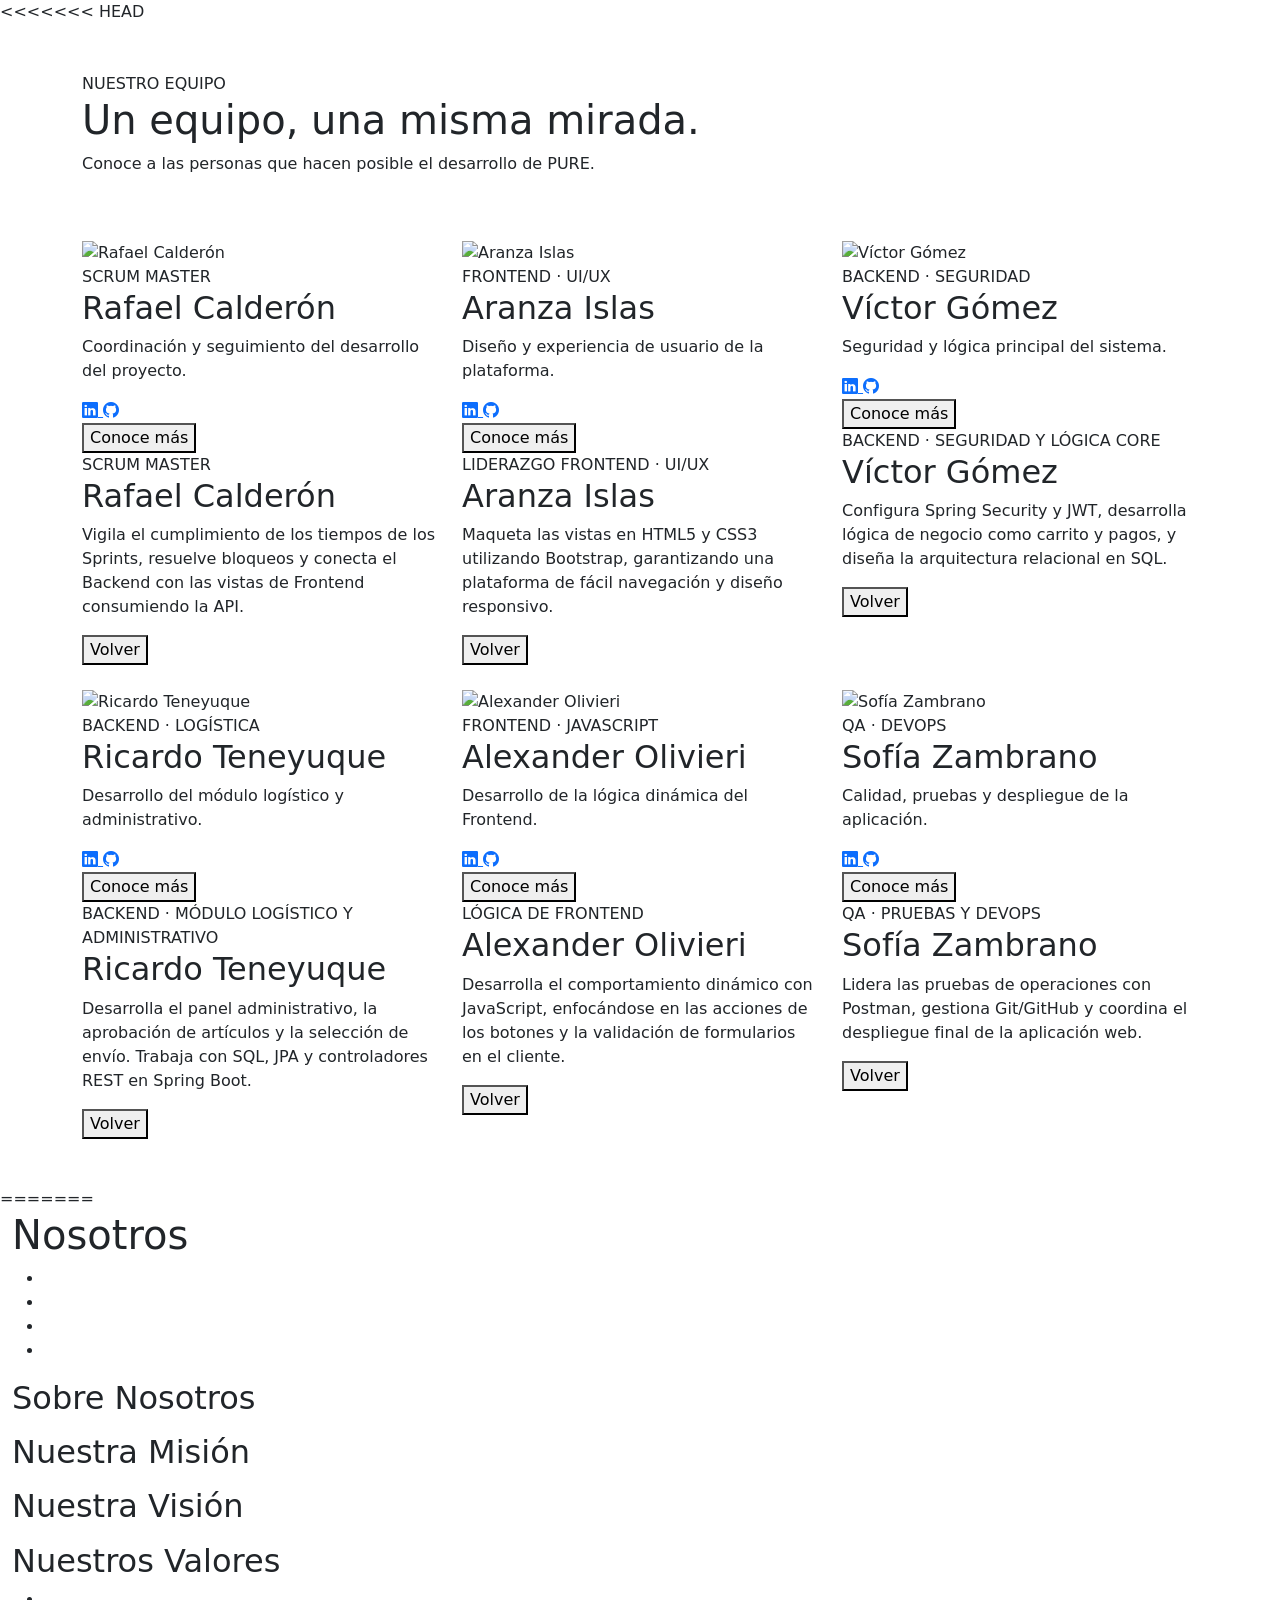
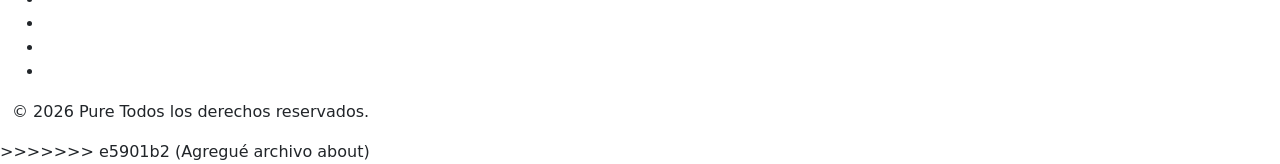
==== about.html @ 97a06087 "Agregué archivo about" ====
<!DOCTYPE html>
<<<<<<< HEAD
<html lang="es">

<head>
    <meta charset="UTF-8">
    <meta name="viewport" content="width=device-width, initial-scale=1.0">

    <title>PURE | Nuestro equipo</title>

    <!-- Bootstrap 5.3.8 -->
    <link
        href="https://cdn.jsdelivr.net/npm/bootstrap@5.3.8/dist/css/bootstrap.min.css"
        rel="stylesheet">

    <!-- Bootstrap Icons -->
    <link
        href="https://cdn.jsdelivr.net/npm/bootstrap-icons@1.13.1/font/bootstrap-icons.css"
        rel="stylesheet">

    <!-- Tipografías -->
    <link
        href="https://fonts.googleapis.com/css2?family=Cormorant+Garamond:wght@500;600;700&family=Montserrat:wght@400;500;600;700&display=swap"
        rel="stylesheet">

    <!-- CSS principal del proyecto -->
    <link rel="stylesheet" href="css/styles.css">
</head>

<body>

    <!-- =====================================================
         HEADER
         Se desarrollará posteriormente
    ====================================================== -->
    <header></header>


    <!-- =====================================================
         SECCIÓN: NUESTRO EQUIPO
    ====================================================== -->
    <main>

        <section id="equipo" class="py-5">

            <div class="container">

                <!-- Encabezado de sección -->
                <div class="row mb-5">

                    <div class="col-12">

                        <span class="section-label">
                            NUESTRO EQUIPO
                        </span>

                        <h1 class="section-title">
                            Un equipo, una misma mirada.
                        </h1>

                        <p class="section-description">
                            Conoce a las personas que hacen posible
                            el desarrollo de PURE.
                        </p>

                    </div>

                </div>


                <!-- =================================================
                     EQUIPO
                ================================================== -->

                <div class="row g-4">

                    <!-- Rafael -->
                    <div class="col-12 col-md-6 col-lg-4">

                        <div class="team-card" data-card>

                            <!-- Frente -->
                            <div class="team-card-inner">

                                <div class="team-card-front">

                                    <div class="team-image">
                                        <img src="src/src_teamAbout/rafa_uniforme.jpg"
                                             alt="Rafael Calderón">
                                    </div>

                                    <div class="team-info">

                                        <span class="team-role">
                                            SCRUM MASTER
                                        </span>

                                        <h2>
                                            Rafael Calderón
                                        </h2>

                                        <p>
                                            Coordinación y seguimiento
                                            del desarrollo del proyecto.
                                        </p>

                                        <div class="team-links">

                                            <a href="https://www.linkedin.com/in/aztrax/"
                                               class="social-link"
                                               target="_blank"
                                               aria-label="LinkedIn de Rafael">
                                                <i class="bi bi-linkedin"></i>
                                            </a>

                                            <a href="https://github.com/aztrax369i"
                                               class="social-link"
                                               target="_blank"
                                               aria-label="GitHub de Rafael">
                                                <i class="bi bi-github"></i>
                                            </a>

                                        </div>

                                        <button class="flip-button"
                                                type="button">
                                            Conoce más
                                        </button>

                                    </div>

                                </div>


                                <!-- Reverso -->
                                <div class="team-card-back">

                                    <span class="team-role">
                                        SCRUM MASTER
                                    </span>

                                    <h2>
                                        Rafael Calderón
                                    </h2>

                                    <p>
                                        Vigila el cumplimiento de los tiempos
                                        de los Sprints, resuelve bloqueos y
                                        conecta el Backend con las vistas de
                                        Frontend consumiendo la API.
                                    </p>

                                    <button class="flip-button"
                                            type="button">
                                        Volver
                                    </button>

                                </div>

                            </div>

                        </div>

                    </div>


                    <!-- Aranza -->
                    <div class="col-12 col-md-6 col-lg-4">

                        <div class="team-card" data-card>

                            <div class="team-card-inner">

                                <div class="team-card-front">

                                    <div class="team-image">
                                        <img src="src/src_teamAbout/aranza_uniforme.jpeg"
                                             alt="Aranza Islas">
                                    </div>

                                    <div class="team-info">

                                        <span class="team-role">
                                            FRONTEND · UI/UX
                                        </span>

                                        <h2>
                                            Aranza Islas
                                        </h2>

                                        <p>
                                            Diseño y experiencia de usuario
                                            de la plataforma.
                                        </p>

                                        <div class="team-links">

                                            <a href="https://www.linkedin.com/in/aranza-monserrat-islas-castro-2599a434b"
                                               class="social-link"
                                               target="_blank"
                                               aria-label="LinkedIn de Aranza">
                                                <i class="bi bi-linkedin"></i>
                                            </a>

                                            <a href="https://github.com/ariislas"
                                               class="social-link"
                                               target="_blank"
                                               aria-label="GitHub de Aranza">
                                                <i class="bi bi-github"></i>
                                            </a>

                                        </div>

                                        <button class="flip-button"
                                                type="button">
                                            Conoce más
                                        </button>

                                    </div>

                                </div>

                                <div class="team-card-back">

                                    <span class="team-role">
                                        LIDERAZGO FRONTEND · UI/UX
                                    </span>

                                    <h2>
                                        Aranza Islas
                                    </h2>

                                    <p>
                                        Maqueta las vistas en HTML5 y CSS3
                                        utilizando Bootstrap, garantizando
                                        una plataforma de fácil navegación
                                        y diseño responsivo.
                                    </p>

                                    <button class="flip-button"
                                            type="button">
                                        Volver
                                    </button>

                                </div>

                            </div>

                        </div>

                    </div>


                    <!-- Víctor -->
                    <div class="col-12 col-md-6 col-lg-4">

                        <div class="team-card" data-card>

                            <div class="team-card-inner">

                                <div class="team-card-front">

                                    <div class="team-image">
                                        <img src="src/src_teamAbout/victor_uniforme.jpeg"
                                             alt="Víctor Gómez">
                                    </div>

                                    <div class="team-info">

                                        <span class="team-role">
                                            BACKEND · SEGURIDAD
                                        </span>

                                        <h2>
                                            Víctor Gómez
                                        </h2>

                                        <p>
                                            Seguridad y lógica principal
                                            del sistema.
                                        </p>

                                        <div class="team-links">

                                            <a href="https://www.linkedin.com/in/vic-ant-gom-ser"
                                               class="social-link"
                                               target="_blank"
                                               aria-label="LinkedIn de Víctor">
                                                <i class="bi bi-linkedin"></i>
                                            </a>

                                            <a href="https://github.com/VictorSerna06"
                                               class="social-link"
                                               target="_blank"
                                               aria-label="GitHub de Víctor">
                                                <i class="bi bi-github"></i>
                                            </a>

                                        </div>

                                        <button class="flip-button"
                                                type="button">
                                            Conoce más
                                        </button>

                                    </div>

                                </div>

                                <div class="team-card-back">

                                    <span class="team-role">
                                        BACKEND · SEGURIDAD Y LÓGICA CORE
                                    </span>

                                    <h2>
                                        Víctor Gómez
                                    </h2>

                                    <p>
                                        Configura Spring Security y JWT,
                                        desarrolla lógica de negocio como
                                        carrito y pagos, y diseña la
                                        arquitectura relacional en SQL.
                                    </p>

                                    <button class="flip-button"
                                            type="button">
                                        Volver
                                    </button>

                                </div>

                            </div>

                        </div>

                    </div>


                    <!-- Ricardo -->
                    <div class="col-12 col-md-6 col-lg-4">

                        <div class="team-card" data-card>

                            <div class="team-card-inner">

                                <div class="team-card-front">

                                    <div class="team-image">
                                        <img src="src/src_teamAbout/rick_uniforme.jpeg"
                                             alt="Ricardo Teneyuque">
                                    </div>

                                    <div class="team-info">

                                        <span class="team-role">
                                            BACKEND · LOGÍSTICA
                                        </span>

                                        <h2>
                                            Ricardo Teneyuque
                                        </h2>

                                        <p>
                                            Desarrollo del módulo logístico
                                            y administrativo.
                                        </p>

                                        <div class="team-links">

                                            <a href="#https://www.linkedin.com/in/ricardo-teneyuque-huerta"
                                               class="social-link"
                                               target="_blank"
                                               aria-label="LinkedIn de Ricardo">
                                                <i class="bi bi-linkedin"></i>
                                            </a>

                                            <a href="https://github.com/RichardTH17"
                                               class="social-link"
                                               target="_blank"
                                               aria-label="GitHub de Ricardo">
                                                <i class="bi bi-github"></i>
                                            </a>

                                        </div>

                                        <button class="flip-button"
                                                type="button">
                                            Conoce más
                                        </button>

                                    </div>

                                </div>

                                <div class="team-card-back">

                                    <span class="team-role">
                                        BACKEND · MÓDULO LOGÍSTICO Y ADMINISTRATIVO
                                    </span>

                                    <h2>
                                        Ricardo Teneyuque
                                    </h2>

                                    <p>
                                        Desarrolla el panel administrativo,
                                        la aprobación de artículos y la
                                        selección de envío. Trabaja con SQL,
                                        JPA y controladores REST en Spring Boot.
                                    </p>

                                    <button class="flip-button"
                                            type="button">
                                        Volver
                                    </button>

                                </div>

                            </div>

                        </div>

                    </div>


                    <!-- Alexander -->
                    <div class="col-12 col-md-6 col-lg-4">

                        <div class="team-card" data-card>

                            <div class="team-card-inner">

                                <div class="team-card-front">

                                    <div class="team-image">
                                        <img src="src/src_teamAbout/alex_uniforme.jpeg"
                                             alt="Alexander Olivieri">
                                    </div>

                                    <div class="team-info">

                                        <span class="team-role">
                                            FRONTEND · JAVASCRIPT
                                        </span>

                                        <h2>
                                            Alexander Olivieri
                                        </h2>

                                        <p>
                                            Desarrollo de la lógica dinámica
                                            del Frontend.
                                        </p>

                                        <div class="team-links">

                                            <a href="https://www.linkedin.com/in/alexander-olivieri"
                                               class="social-link"
                                               target="_blank"
                                               aria-label="LinkedIn de Alexander">
                                                <i class="bi bi-linkedin"></i>
                                            </a>

                                            <a href="https://github.com/AlexanderOlivieri"
                                               class="social-link"
                                               target="_blank"
                                               aria-label="GitHub de Alexander">
                                                <i class="bi bi-github"></i>
                                            </a>

                                        </div>

                                        <button class="flip-button"
                                                type="button">
                                            Conoce más
                                        </button>

                                    </div>

                                </div>

                                <div class="team-card-back">

                                    <span class="team-role">
                                        LÓGICA DE FRONTEND
                                    </span>

                                    <h2>
                                        Alexander Olivieri
                                    </h2>

                                    <p>
                                        Desarrolla el comportamiento dinámico
                                        con JavaScript, enfocándose en las
                                        acciones de los botones y la validación
                                        de formularios en el cliente.
                                    </p>

                                    <button class="flip-button"
                                            type="button">
                                        Volver
                                    </button>

                                </div>

                            </div>

                        </div>

                    </div>


                    <!-- Sofía -->
                    <div class="col-12 col-md-6 col-lg-4">

                        <div class="team-card" data-card>

                            <div class="team-card-inner">

                                <div class="team-card-front">

                                    <div class="team-image">
                                        <img src="src/src_teamAbout/sofia_uniforme.jpeg"
                                             alt="Sofía Zambrano">
                                    </div>

                                    <div class="team-info">

                                        <span class="team-role">
                                            QA · DEVOPS
                                        </span>

                                        <h2>
                                            Sofía Zambrano
                                        </h2>

                                        <p>
                                            Calidad, pruebas y despliegue
                                            de la aplicación.
                                        </p>

                                        <div class="team-links">

                                            <a href="https://www.linkedin.com/in/sofi-zambrano-hdz/"
                                               class="social-link"
                                               target="_blank"
                                               aria-label="LinkedIn de Sofía">
                                                <i class="bi bi-linkedin"></i>
                                            </a>

                                            <a href="https://github.com/miaw777meow"
                                               class="social-link"
                                               target="_blank"
                                               aria-label="GitHub de Sofía">
                                                <i class="bi bi-github"></i>
                                            </a>

                                        </div>

                                        <button class="flip-button"
                                                type="button">
                                            Conoce más
                                        </button>

                                    </div>

                                </div>

                                <div class="team-card-back">

                                    <span class="team-role">
                                        QA · PRUEBAS Y DEVOPS
                                    </span>

                                    <h2>
                                        Sofía Zambrano
                                    </h2>

                                    <p>
                                        Lidera las pruebas de operaciones
                                        con Postman, gestiona Git/GitHub
                                        y coordina el despliegue final
                                        de la aplicación web.
                                    </p>

                                    <button class="flip-button"
                                            type="button">
                                        Volver
                                    </button>

                                </div>

                            </div>

                        </div>

                    </div>

                </div>

            </div>

        </section>

    </main>


    <!-- =====================================================
         FOOTER
         Se desarrollará posteriormente
    ====================================================== -->
    <footer></footer>


    <!-- Bootstrap JS -->
    <script
        src="https://cdn.jsdelivr.net/npm/bootstrap@5.3.8/dist/js/bootstrap.bundle.min.js">
    </script>

    <!-- JS del proyecto -->
    <script src="js/about.js"></script>

</body>

</html>
=======
<html lang="en">
<head>
    <meta charset="UTF-8">
    <meta name="viewport" content="width=device-width, initial-scale=1.0">
    <title>Nosotros</title>
</head>
<body>
    <div class="container-fluid">

    <!-- Header -->
    <header>
        <h1>Nosotros</h1>
        <nav>
            <ul>
                <li><a href=""></a></li>
                <li><a href=""></a></li>
                <li><a href=""></a></li>
                <li><a href=""></a></li>
            </ul>
        </nav>

    </header>

    <!-- Main Content -->
    <main>
        <section>
            <!-- About Us  -->
            <h2>Sobre Nosotros</h2>
            <p></p>
        </section>

        <section>
            <!-- Fotos  -->
            <h2></h2>
            <p></p>
        </section>

        <section>
            <!-- Misión -->
            <h2>Nuestra Misión</h2>
            <p></p>
        </section>

        <section>
            <!-- Visión -->
            <h2>Nuestra Visión</h2>
            <p></p>
        </section>

        <section>
            <!-- Valores -->
            <h2>Nuestros Valores</h2>
            <ul>
                <li></li>
                <li></li>
                <li></li>
                <li></li>
            </ul>
        </section>

    <!-- Footer -->
    <footer>
        <p>&copy; 2026 Pure Todos los derechos reservados.</p>
    </footer>
    </div>
</body>
</html>
>>>>>>> e5901b2 (Agregué archivo about)
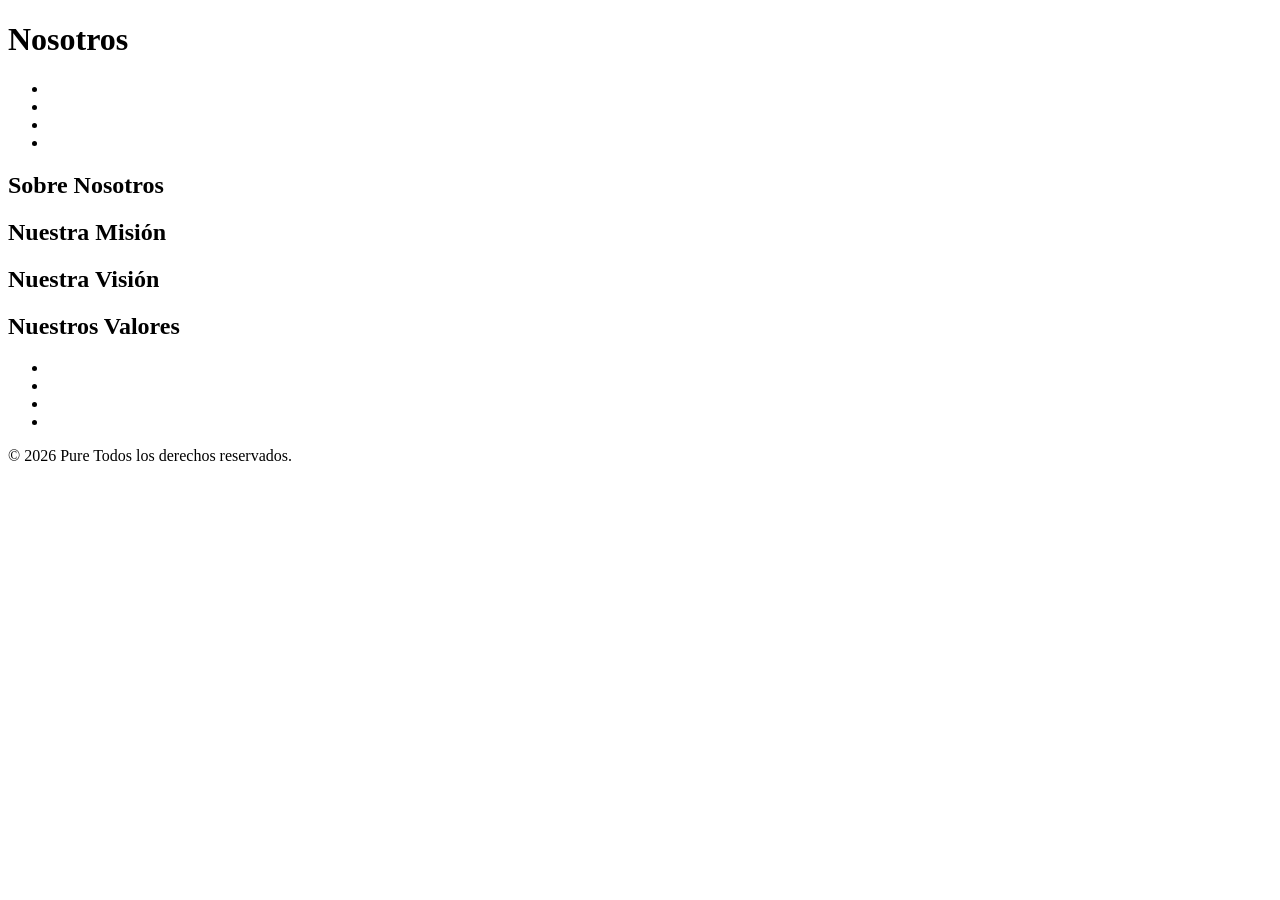
==== commit e5901b2c: "Agregué archivo about" ====
--- a/about.html
+++ b/about.html
@@ -1,631 +1,4 @@
 <!DOCTYPE html>
-<<<<<<< HEAD
-<html lang="es">
-
-<head>
-    <meta charset="UTF-8">
-    <meta name="viewport" content="width=device-width, initial-scale=1.0">
-
-    <title>PURE | Nuestro equipo</title>
-
-    <!-- Bootstrap 5.3.8 -->
-    <link
-        href="https://cdn.jsdelivr.net/npm/bootstrap@5.3.8/dist/css/bootstrap.min.css"
-        rel="stylesheet">
-
-    <!-- Bootstrap Icons -->
-    <link
-        href="https://cdn.jsdelivr.net/npm/bootstrap-icons@1.13.1/font/bootstrap-icons.css"
-        rel="stylesheet">
-
-    <!-- Tipografías -->
-    <link
-        href="https://fonts.googleapis.com/css2?family=Cormorant+Garamond:wght@500;600;700&family=Montserrat:wght@400;500;600;700&display=swap"
-        rel="stylesheet">
-
-    <!-- CSS principal del proyecto -->
-    <link rel="stylesheet" href="css/styles.css">
-</head>
-
-<body>
-
-    <!-- =====================================================
-         HEADER
-         Se desarrollará posteriormente
-    ====================================================== -->
-    <header></header>
-
-
-    <!-- =====================================================
-         SECCIÓN: NUESTRO EQUIPO
-    ====================================================== -->
-    <main>
-
-        <section id="equipo" class="py-5">
-
-            <div class="container">
-
-                <!-- Encabezado de sección -->
-                <div class="row mb-5">
-
-                    <div class="col-12">
-
-                        <span class="section-label">
-                            NUESTRO EQUIPO
-                        </span>
-
-                        <h1 class="section-title">
-                            Un equipo, una misma mirada.
-                        </h1>
-
-                        <p class="section-description">
-                            Conoce a las personas que hacen posible
-                            el desarrollo de PURE.
-                        </p>
-
-                    </div>
-
-                </div>
-
-
-                <!-- =================================================
-                     EQUIPO
-                ================================================== -->
-
-                <div class="row g-4">
-
-                    <!-- Rafael -->
-                    <div class="col-12 col-md-6 col-lg-4">
-
-                        <div class="team-card" data-card>
-
-                            <!-- Frente -->
-                            <div class="team-card-inner">
-
-                                <div class="team-card-front">
-
-                                    <div class="team-image">
-                                        <img src="src/src_teamAbout/rafa_uniforme.jpg"
-                                             alt="Rafael Calderón">
-                                    </div>
-
-                                    <div class="team-info">
-
-                                        <span class="team-role">
-                                            SCRUM MASTER
-                                        </span>
-
-                                        <h2>
-                                            Rafael Calderón
-                                        </h2>
-
-                                        <p>
-                                            Coordinación y seguimiento
-                                            del desarrollo del proyecto.
-                                        </p>
-
-                                        <div class="team-links">
-
-                                            <a href="https://www.linkedin.com/in/aztrax/"
-                                               class="social-link"
-                                               target="_blank"
-                                               aria-label="LinkedIn de Rafael">
-                                                <i class="bi bi-linkedin"></i>
-                                            </a>
-
-                                            <a href="https://github.com/aztrax369i"
-                                               class="social-link"
-                                               target="_blank"
-                                               aria-label="GitHub de Rafael">
-                                                <i class="bi bi-github"></i>
-                                            </a>
-
-                                        </div>
-
-                                        <button class="flip-button"
-                                                type="button">
-                                            Conoce más
-                                        </button>
-
-                                    </div>
-
-                                </div>
-
-
-                                <!-- Reverso -->
-                                <div class="team-card-back">
-
-                                    <span class="team-role">
-                                        SCRUM MASTER
-                                    </span>
-
-                                    <h2>
-                                        Rafael Calderón
-                                    </h2>
-
-                                    <p>
-                                        Vigila el cumplimiento de los tiempos
-                                        de los Sprints, resuelve bloqueos y
-                                        conecta el Backend con las vistas de
-                                        Frontend consumiendo la API.
-                                    </p>
-
-                                    <button class="flip-button"
-                                            type="button">
-                                        Volver
-                                    </button>
-
-                                </div>
-
-                            </div>
-
-                        </div>
-
-                    </div>
-
-
-                    <!-- Aranza -->
-                    <div class="col-12 col-md-6 col-lg-4">
-
-                        <div class="team-card" data-card>
-
-                            <div class="team-card-inner">
-
-                                <div class="team-card-front">
-
-                                    <div class="team-image">
-                                        <img src="src/src_teamAbout/aranza_uniforme.jpeg"
-                                             alt="Aranza Islas">
-                                    </div>
-
-                                    <div class="team-info">
-
-                                        <span class="team-role">
-                                            FRONTEND · UI/UX
-                                        </span>
-
-                                        <h2>
-                                            Aranza Islas
-                                        </h2>
-
-                                        <p>
-                                            Diseño y experiencia de usuario
-                                            de la plataforma.
-                                        </p>
-
-                                        <div class="team-links">
-
-                                            <a href="https://www.linkedin.com/in/aranza-monserrat-islas-castro-2599a434b"
-                                               class="social-link"
-                                               target="_blank"
-                                               aria-label="LinkedIn de Aranza">
-                                                <i class="bi bi-linkedin"></i>
-                                            </a>
-
-                                            <a href="https://github.com/ariislas"
-                                               class="social-link"
-                                               target="_blank"
-                                               aria-label="GitHub de Aranza">
-                                                <i class="bi bi-github"></i>
-                                            </a>
-
-                                        </div>
-
-                                        <button class="flip-button"
-                                                type="button">
-                                            Conoce más
-                                        </button>
-
-                                    </div>
-
-                                </div>
-
-                                <div class="team-card-back">
-
-                                    <span class="team-role">
-                                        LIDERAZGO FRONTEND · UI/UX
-                                    </span>
-
-                                    <h2>
-                                        Aranza Islas
-                                    </h2>
-
-                                    <p>
-                                        Maqueta las vistas en HTML5 y CSS3
-                                        utilizando Bootstrap, garantizando
-                                        una plataforma de fácil navegación
-                                        y diseño responsivo.
-                                    </p>
-
-                                    <button class="flip-button"
-                                            type="button">
-                                        Volver
-                                    </button>
-
-                                </div>
-
-                            </div>
-
-                        </div>
-
-                    </div>
-
-
-                    <!-- Víctor -->
-                    <div class="col-12 col-md-6 col-lg-4">
-
-                        <div class="team-card" data-card>
-
-                            <div class="team-card-inner">
-
-                                <div class="team-card-front">
-
-                                    <div class="team-image">
-                                        <img src="src/src_teamAbout/victor_uniforme.jpeg"
-                                             alt="Víctor Gómez">
-                                    </div>
-
-                                    <div class="team-info">
-
-                                        <span class="team-role">
-                                            BACKEND · SEGURIDAD
-                                        </span>
-
-                                        <h2>
-                                            Víctor Gómez
-                                        </h2>
-
-                                        <p>
-                                            Seguridad y lógica principal
-                                            del sistema.
-                                        </p>
-
-                                        <div class="team-links">
-
-                                            <a href="https://www.linkedin.com/in/vic-ant-gom-ser"
-                                               class="social-link"
-                                               target="_blank"
-                                               aria-label="LinkedIn de Víctor">
-                                                <i class="bi bi-linkedin"></i>
-                                            </a>
-
-                                            <a href="https://github.com/VictorSerna06"
-                                               class="social-link"
-                                               target="_blank"
-                                               aria-label="GitHub de Víctor">
-                                                <i class="bi bi-github"></i>
-                                            </a>
-
-                                        </div>
-
-                                        <button class="flip-button"
-                                                type="button">
-                                            Conoce más
-                                        </button>
-
-                                    </div>
-
-                                </div>
-
-                                <div class="team-card-back">
-
-                                    <span class="team-role">
-                                        BACKEND · SEGURIDAD Y LÓGICA CORE
-                                    </span>
-
-                                    <h2>
-                                        Víctor Gómez
-                                    </h2>
-
-                                    <p>
-                                        Configura Spring Security y JWT,
-                                        desarrolla lógica de negocio como
-                                        carrito y pagos, y diseña la
-                                        arquitectura relacional en SQL.
-                                    </p>
-
-                                    <button class="flip-button"
-                                            type="button">
-                                        Volver
-                                    </button>
-
-                                </div>
-
-                            </div>
-
-                        </div>
-
-                    </div>
-
-
-                    <!-- Ricardo -->
-                    <div class="col-12 col-md-6 col-lg-4">
-
-                        <div class="team-card" data-card>
-
-                            <div class="team-card-inner">
-
-                                <div class="team-card-front">
-
-                                    <div class="team-image">
-                                        <img src="src/src_teamAbout/rick_uniforme.jpeg"
-                                             alt="Ricardo Teneyuque">
-                                    </div>
-
-                                    <div class="team-info">
-
-                                        <span class="team-role">
-                                            BACKEND · LOGÍSTICA
-                                        </span>
-
-                                        <h2>
-                                            Ricardo Teneyuque
-                                        </h2>
-
-                                        <p>
-                                            Desarrollo del módulo logístico
-                                            y administrativo.
-                                        </p>
-
-                                        <div class="team-links">
-
-                                            <a href="#https://www.linkedin.com/in/ricardo-teneyuque-huerta"
-                                               class="social-link"
-                                               target="_blank"
-                                               aria-label="LinkedIn de Ricardo">
-                                                <i class="bi bi-linkedin"></i>
-                                            </a>
-
-                                            <a href="https://github.com/RichardTH17"
-                                               class="social-link"
-                                               target="_blank"
-                                               aria-label="GitHub de Ricardo">
-                                                <i class="bi bi-github"></i>
-                                            </a>
-
-                                        </div>
-
-                                        <button class="flip-button"
-                                                type="button">
-                                            Conoce más
-                                        </button>
-
-                                    </div>
-
-                                </div>
-
-                                <div class="team-card-back">
-
-                                    <span class="team-role">
-                                        BACKEND · MÓDULO LOGÍSTICO Y ADMINISTRATIVO
-                                    </span>
-
-                                    <h2>
-                                        Ricardo Teneyuque
-                                    </h2>
-
-                                    <p>
-                                        Desarrolla el panel administrativo,
-                                        la aprobación de artículos y la
-                                        selección de envío. Trabaja con SQL,
-                                        JPA y controladores REST en Spring Boot.
-                                    </p>
-
-                                    <button class="flip-button"
-                                            type="button">
-                                        Volver
-                                    </button>
-
-                                </div>
-
-                            </div>
-
-                        </div>
-
-                    </div>
-
-
-                    <!-- Alexander -->
-                    <div class="col-12 col-md-6 col-lg-4">
-
-                        <div class="team-card" data-card>
-
-                            <div class="team-card-inner">
-
-                                <div class="team-card-front">
-
-                                    <div class="team-image">
-                                        <img src="src/src_teamAbout/alex_uniforme.jpeg"
-                                             alt="Alexander Olivieri">
-                                    </div>
-
-                                    <div class="team-info">
-
-                                        <span class="team-role">
-                                            FRONTEND · JAVASCRIPT
-                                        </span>
-
-                                        <h2>
-                                            Alexander Olivieri
-                                        </h2>
-
-                                        <p>
-                                            Desarrollo de la lógica dinámica
-                                            del Frontend.
-                                        </p>
-
-                                        <div class="team-links">
-
-                                            <a href="https://www.linkedin.com/in/alexander-olivieri"
-                                               class="social-link"
-                                               target="_blank"
-                                               aria-label="LinkedIn de Alexander">
-                                                <i class="bi bi-linkedin"></i>
-                                            </a>
-
-                                            <a href="https://github.com/AlexanderOlivieri"
-                                               class="social-link"
-                                               target="_blank"
-                                               aria-label="GitHub de Alexander">
-                                                <i class="bi bi-github"></i>
-                                            </a>
-
-                                        </div>
-
-                                        <button class="flip-button"
-                                                type="button">
-                                            Conoce más
-                                        </button>
-
-                                    </div>
-
-                                </div>
-
-                                <div class="team-card-back">
-
-                                    <span class="team-role">
-                                        LÓGICA DE FRONTEND
-                                    </span>
-
-                                    <h2>
-                                        Alexander Olivieri
-                                    </h2>
-
-                                    <p>
-                                        Desarrolla el comportamiento dinámico
-                                        con JavaScript, enfocándose en las
-                                        acciones de los botones y la validación
-                                        de formularios en el cliente.
-                                    </p>
-
-                                    <button class="flip-button"
-                                            type="button">
-                                        Volver
-                                    </button>
-
-                                </div>
-
-                            </div>
-
-                        </div>
-
-                    </div>
-
-
-                    <!-- Sofía -->
-                    <div class="col-12 col-md-6 col-lg-4">
-
-                        <div class="team-card" data-card>
-
-                            <div class="team-card-inner">
-
-                                <div class="team-card-front">
-
-                                    <div class="team-image">
-                                        <img src="src/src_teamAbout/sofia_uniforme.jpeg"
-                                             alt="Sofía Zambrano">
-                                    </div>
-
-                                    <div class="team-info">
-
-                                        <span class="team-role">
-                                            QA · DEVOPS
-                                        </span>
-
-                                        <h2>
-                                            Sofía Zambrano
-                                        </h2>
-
-                                        <p>
-                                            Calidad, pruebas y despliegue
-                                            de la aplicación.
-                                        </p>
-
-                                        <div class="team-links">
-
-                                            <a href="https://www.linkedin.com/in/sofi-zambrano-hdz/"
-                                               class="social-link"
-                                               target="_blank"
-                                               aria-label="LinkedIn de Sofía">
-                                                <i class="bi bi-linkedin"></i>
-                                            </a>
-
-                                            <a href="https://github.com/miaw777meow"
-                                               class="social-link"
-                                               target="_blank"
-                                               aria-label="GitHub de Sofía">
-                                                <i class="bi bi-github"></i>
-                                            </a>
-
-                                        </div>
-
-                                        <button class="flip-button"
-                                                type="button">
-                                            Conoce más
-                                        </button>
-
-                                    </div>
-
-                                </div>
-
-                                <div class="team-card-back">
-
-                                    <span class="team-role">
-                                        QA · PRUEBAS Y DEVOPS
-                                    </span>
-
-                                    <h2>
-                                        Sofía Zambrano
-                                    </h2>
-
-                                    <p>
-                                        Lidera las pruebas de operaciones
-                                        con Postman, gestiona Git/GitHub
-                                        y coordina el despliegue final
-                                        de la aplicación web.
-                                    </p>
-
-                                    <button class="flip-button"
-                                            type="button">
-                                        Volver
-                                    </button>
-
-                                </div>
-
-                            </div>
-
-                        </div>
-
-                    </div>
-
-                </div>
-
-            </div>
-
-        </section>
-
-    </main>
-
-
-    <!-- =====================================================
-         FOOTER
-         Se desarrollará posteriormente
-    ====================================================== -->
-    <footer></footer>
-
-
-    <!-- Bootstrap JS -->
-    <script
-        src="https://cdn.jsdelivr.net/npm/bootstrap@5.3.8/dist/js/bootstrap.bundle.min.js">
-    </script>
-
-    <!-- JS del proyecto -->
-    <script src="js/about.js"></script>
-
-</body>
-
-</html>
-=======
 <html lang="en">
 <head>
     <meta charset="UTF-8">
@@ -692,5 +65,4 @@
     </footer>
     </div>
 </body>
-</html>
->>>>>>> e5901b2 (Agregué archivo about)
+</html>
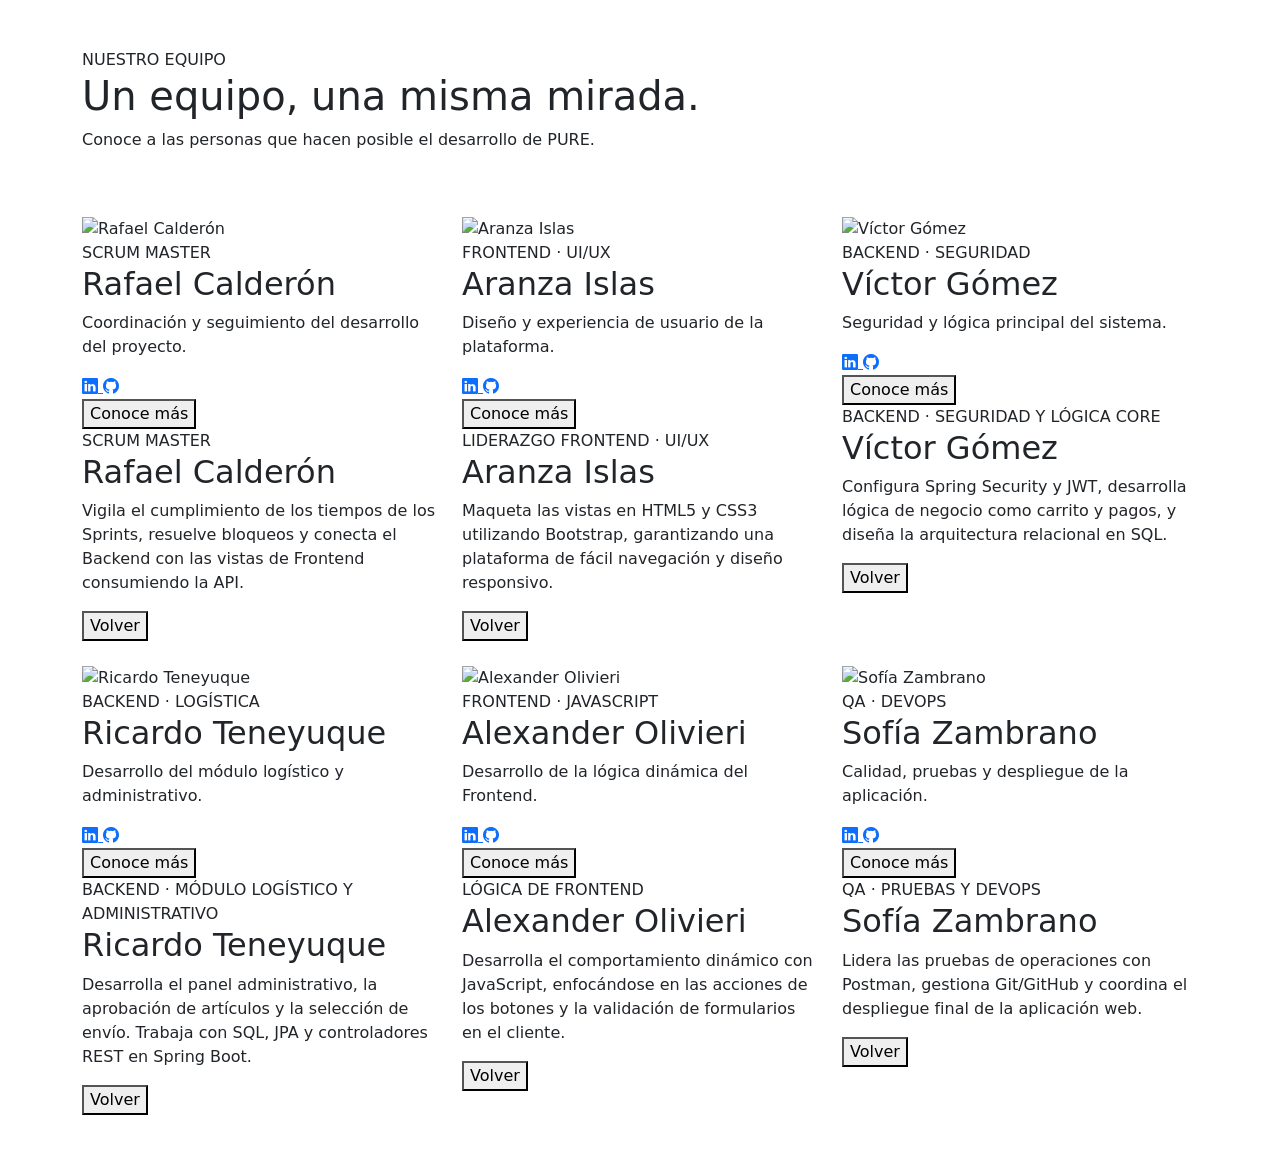
==== commit 14f18f0d: "Subo archivo de about a remoto" ====
--- a/about.html
+++ b/about.html
@@ -1,68 +1,626 @@
 <!DOCTYPE html>
-<html lang="en">
+<html lang="es">
+
 <head>
     <meta charset="UTF-8">
     <meta name="viewport" content="width=device-width, initial-scale=1.0">
-    <title>Nosotros</title>
+
+    <title>PURE | Nuestro equipo</title>
+
+    <!-- Bootstrap 5.3.8 -->
+    <link
+        href="https://cdn.jsdelivr.net/npm/bootstrap@5.3.8/dist/css/bootstrap.min.css"
+        rel="stylesheet">
+
+    <!-- Bootstrap Icons -->
+    <link
+        href="https://cdn.jsdelivr.net/npm/bootstrap-icons@1.13.1/font/bootstrap-icons.css"
+        rel="stylesheet">
+
+    <!-- Tipografías -->
+    <link
+        href="https://fonts.googleapis.com/css2?family=Cormorant+Garamond:wght@500;600;700&family=Montserrat:wght@400;500;600;700&display=swap"
+        rel="stylesheet">
+
+    <!-- CSS principal del proyecto -->
+    <link rel="stylesheet" href="css/styles.css">
 </head>
+
 <body>
-    <div class="container-fluid">
-
-    <!-- Header -->
-    <header>
-        <h1>Nosotros</h1>
-        <nav>
-            <ul>
-                <li><a href=""></a></li>
-                <li><a href=""></a></li>
-                <li><a href=""></a></li>
-                <li><a href=""></a></li>
-            </ul>
-        </nav>
-
-    </header>
-
-    <!-- Main Content -->
+
+    <!-- =====================================================
+         HEADER
+         Se desarrollará posteriormente
+    ====================================================== -->
+    <header></header>
+
+
+    <!-- =====================================================
+         SECCIÓN: NUESTRO EQUIPO
+    ====================================================== -->
     <main>
-        <section>
-            <!-- About Us  -->
-            <h2>Sobre Nosotros</h2>
-            <p></p>
+
+        <section id="equipo" class="py-5">
+
+            <div class="container">
+
+                <!-- Encabezado de sección -->
+                <div class="row mb-5">
+
+                    <div class="col-12">
+
+                        <span class="section-label">
+                            NUESTRO EQUIPO
+                        </span>
+
+                        <h1 class="section-title">
+                            Un equipo, una misma mirada.
+                        </h1>
+
+                        <p class="section-description">
+                            Conoce a las personas que hacen posible
+                            el desarrollo de PURE.
+                        </p>
+
+                    </div>
+
+                </div>
+
+
+                <!-- =================================================
+                     EQUIPO
+                ================================================== -->
+
+                <div class="row g-4">
+
+                    <!-- Rafael -->
+                    <div class="col-12 col-md-6 col-lg-4">
+
+                        <div class="team-card" data-card>
+
+                            <!-- Frente -->
+                            <div class="team-card-inner">
+
+                                <div class="team-card-front">
+
+                                    <div class="team-image">
+                                        <img src="src/src_teamAbout/rafa_uniforme.jpg"
+                                             alt="Rafael Calderón">
+                                    </div>
+
+                                    <div class="team-info">
+
+                                        <span class="team-role">
+                                            SCRUM MASTER
+                                        </span>
+
+                                        <h2>
+                                            Rafael Calderón
+                                        </h2>
+
+                                        <p>
+                                            Coordinación y seguimiento
+                                            del desarrollo del proyecto.
+                                        </p>
+
+                                        <div class="team-links">
+
+                                            <a href="https://www.linkedin.com/in/aztrax/"
+                                               class="social-link"
+                                               target="_blank"
+                                               aria-label="LinkedIn de Rafael">
+                                                <i class="bi bi-linkedin"></i>
+                                            </a>
+
+                                            <a href="https://github.com/aztrax369i"
+                                               class="social-link"
+                                               target="_blank"
+                                               aria-label="GitHub de Rafael">
+                                                <i class="bi bi-github"></i>
+                                            </a>
+
+                                        </div>
+
+                                        <button class="flip-button"
+                                                type="button">
+                                            Conoce más
+                                        </button>
+
+                                    </div>
+
+                                </div>
+
+
+                                <!-- Reverso -->
+                                <div class="team-card-back">
+
+                                    <span class="team-role">
+                                        SCRUM MASTER
+                                    </span>
+
+                                    <h2>
+                                        Rafael Calderón
+                                    </h2>
+
+                                    <p>
+                                        Vigila el cumplimiento de los tiempos
+                                        de los Sprints, resuelve bloqueos y
+                                        conecta el Backend con las vistas de
+                                        Frontend consumiendo la API.
+                                    </p>
+
+                                    <button class="flip-button"
+                                            type="button">
+                                        Volver
+                                    </button>
+
+                                </div>
+
+                            </div>
+
+                        </div>
+
+                    </div>
+
+
+                    <!-- Aranza -->
+                    <div class="col-12 col-md-6 col-lg-4">
+
+                        <div class="team-card" data-card>
+
+                            <div class="team-card-inner">
+
+                                <div class="team-card-front">
+
+                                    <div class="team-image">
+                                        <img src="src/src_teamAbout/aranza_uniforme.jpeg"
+                                             alt="Aranza Islas">
+                                    </div>
+
+                                    <div class="team-info">
+
+                                        <span class="team-role">
+                                            FRONTEND · UI/UX
+                                        </span>
+
+                                        <h2>
+                                            Aranza Islas
+                                        </h2>
+
+                                        <p>
+                                            Diseño y experiencia de usuario
+                                            de la plataforma.
+                                        </p>
+
+                                        <div class="team-links">
+
+                                            <a href="https://www.linkedin.com/in/aranza-monserrat-islas-castro-2599a434b"
+                                               class="social-link"
+                                               target="_blank"
+                                               aria-label="LinkedIn de Aranza">
+                                                <i class="bi bi-linkedin"></i>
+                                            </a>
+
+                                            <a href="https://github.com/ariislas"
+                                               class="social-link"
+                                               target="_blank"
+                                               aria-label="GitHub de Aranza">
+                                                <i class="bi bi-github"></i>
+                                            </a>
+
+                                        </div>
+
+                                        <button class="flip-button"
+                                                type="button">
+                                            Conoce más
+                                        </button>
+
+                                    </div>
+
+                                </div>
+
+                                <div class="team-card-back">
+
+                                    <span class="team-role">
+                                        LIDERAZGO FRONTEND · UI/UX
+                                    </span>
+
+                                    <h2>
+                                        Aranza Islas
+                                    </h2>
+
+                                    <p>
+                                        Maqueta las vistas en HTML5 y CSS3
+                                        utilizando Bootstrap, garantizando
+                                        una plataforma de fácil navegación
+                                        y diseño responsivo.
+                                    </p>
+
+                                    <button class="flip-button"
+                                            type="button">
+                                        Volver
+                                    </button>
+
+                                </div>
+
+                            </div>
+
+                        </div>
+
+                    </div>
+
+
+                    <!-- Víctor -->
+                    <div class="col-12 col-md-6 col-lg-4">
+
+                        <div class="team-card" data-card>
+
+                            <div class="team-card-inner">
+
+                                <div class="team-card-front">
+
+                                    <div class="team-image">
+                                        <img src="src/src_teamAbout/victor_uniforme.jpeg"
+                                             alt="Víctor Gómez">
+                                    </div>
+
+                                    <div class="team-info">
+
+                                        <span class="team-role">
+                                            BACKEND · SEGURIDAD
+                                        </span>
+
+                                        <h2>
+                                            Víctor Gómez
+                                        </h2>
+
+                                        <p>
+                                            Seguridad y lógica principal
+                                            del sistema.
+                                        </p>
+
+                                        <div class="team-links">
+
+                                            <a href="https://www.linkedin.com/in/vic-ant-gom-ser"
+                                               class="social-link"
+                                               target="_blank"
+                                               aria-label="LinkedIn de Víctor">
+                                                <i class="bi bi-linkedin"></i>
+                                            </a>
+
+                                            <a href="https://github.com/VictorSerna06"
+                                               class="social-link"
+                                               target="_blank"
+                                               aria-label="GitHub de Víctor">
+                                                <i class="bi bi-github"></i>
+                                            </a>
+
+                                        </div>
+
+                                        <button class="flip-button"
+                                                type="button">
+                                            Conoce más
+                                        </button>
+
+                                    </div>
+
+                                </div>
+
+                                <div class="team-card-back">
+
+                                    <span class="team-role">
+                                        BACKEND · SEGURIDAD Y LÓGICA CORE
+                                    </span>
+
+                                    <h2>
+                                        Víctor Gómez
+                                    </h2>
+
+                                    <p>
+                                        Configura Spring Security y JWT,
+                                        desarrolla lógica de negocio como
+                                        carrito y pagos, y diseña la
+                                        arquitectura relacional en SQL.
+                                    </p>
+
+                                    <button class="flip-button"
+                                            type="button">
+                                        Volver
+                                    </button>
+
+                                </div>
+
+                            </div>
+
+                        </div>
+
+                    </div>
+
+
+                    <!-- Ricardo -->
+                    <div class="col-12 col-md-6 col-lg-4">
+
+                        <div class="team-card" data-card>
+
+                            <div class="team-card-inner">
+
+                                <div class="team-card-front">
+
+                                    <div class="team-image">
+                                        <img src="src/src_teamAbout/rick_uniforme.jpeg"
+                                             alt="Ricardo Teneyuque">
+                                    </div>
+
+                                    <div class="team-info">
+
+                                        <span class="team-role">
+                                            BACKEND · LOGÍSTICA
+                                        </span>
+
+                                        <h2>
+                                            Ricardo Teneyuque
+                                        </h2>
+
+                                        <p>
+                                            Desarrollo del módulo logístico
+                                            y administrativo.
+                                        </p>
+
+                                        <div class="team-links">
+
+                                            <a href="#https://www.linkedin.com/in/ricardo-teneyuque-huerta"
+                                               class="social-link"
+                                               target="_blank"
+                                               aria-label="LinkedIn de Ricardo">
+                                                <i class="bi bi-linkedin"></i>
+                                            </a>
+
+                                            <a href="https://github.com/RichardTH17"
+                                               class="social-link"
+                                               target="_blank"
+                                               aria-label="GitHub de Ricardo">
+                                                <i class="bi bi-github"></i>
+                                            </a>
+
+                                        </div>
+
+                                        <button class="flip-button"
+                                                type="button">
+                                            Conoce más
+                                        </button>
+
+                                    </div>
+
+                                </div>
+
+                                <div class="team-card-back">
+
+                                    <span class="team-role">
+                                        BACKEND · MÓDULO LOGÍSTICO Y ADMINISTRATIVO
+                                    </span>
+
+                                    <h2>
+                                        Ricardo Teneyuque
+                                    </h2>
+
+                                    <p>
+                                        Desarrolla el panel administrativo,
+                                        la aprobación de artículos y la
+                                        selección de envío. Trabaja con SQL,
+                                        JPA y controladores REST en Spring Boot.
+                                    </p>
+
+                                    <button class="flip-button"
+                                            type="button">
+                                        Volver
+                                    </button>
+
+                                </div>
+
+                            </div>
+
+                        </div>
+
+                    </div>
+
+
+                    <!-- Alexander -->
+                    <div class="col-12 col-md-6 col-lg-4">
+
+                        <div class="team-card" data-card>
+
+                            <div class="team-card-inner">
+
+                                <div class="team-card-front">
+
+                                    <div class="team-image">
+                                        <img src="src/src_teamAbout/alex_uniforme.jpeg"
+                                             alt="Alexander Olivieri">
+                                    </div>
+
+                                    <div class="team-info">
+
+                                        <span class="team-role">
+                                            FRONTEND · JAVASCRIPT
+                                        </span>
+
+                                        <h2>
+                                            Alexander Olivieri
+                                        </h2>
+
+                                        <p>
+                                            Desarrollo de la lógica dinámica
+                                            del Frontend.
+                                        </p>
+
+                                        <div class="team-links">
+
+                                            <a href="https://www.linkedin.com/in/alexander-olivieri"
+                                               class="social-link"
+                                               target="_blank"
+                                               aria-label="LinkedIn de Alexander">
+                                                <i class="bi bi-linkedin"></i>
+                                            </a>
+
+                                            <a href="https://github.com/AlexanderOlivieri"
+                                               class="social-link"
+                                               target="_blank"
+                                               aria-label="GitHub de Alexander">
+                                                <i class="bi bi-github"></i>
+                                            </a>
+
+                                        </div>
+
+                                        <button class="flip-button"
+                                                type="button">
+                                            Conoce más
+                                        </button>
+
+                                    </div>
+
+                                </div>
+
+                                <div class="team-card-back">
+
+                                    <span class="team-role">
+                                        LÓGICA DE FRONTEND
+                                    </span>
+
+                                    <h2>
+                                        Alexander Olivieri
+                                    </h2>
+
+                                    <p>
+                                        Desarrolla el comportamiento dinámico
+                                        con JavaScript, enfocándose en las
+                                        acciones de los botones y la validación
+                                        de formularios en el cliente.
+                                    </p>
+
+                                    <button class="flip-button"
+                                            type="button">
+                                        Volver
+                                    </button>
+
+                                </div>
+
+                            </div>
+
+                        </div>
+
+                    </div>
+
+
+                    <!-- Sofía -->
+                    <div class="col-12 col-md-6 col-lg-4">
+
+                        <div class="team-card" data-card>
+
+                            <div class="team-card-inner">
+
+                                <div class="team-card-front">
+
+                                    <div class="team-image">
+                                        <img src="src/src_teamAbout/sofia_uniforme.jpeg"
+                                             alt="Sofía Zambrano">
+                                    </div>
+
+                                    <div class="team-info">
+
+                                        <span class="team-role">
+                                            QA · DEVOPS
+                                        </span>
+
+                                        <h2>
+                                            Sofía Zambrano
+                                        </h2>
+
+                                        <p>
+                                            Calidad, pruebas y despliegue
+                                            de la aplicación.
+                                        </p>
+
+                                        <div class="team-links">
+
+                                            <a href="https://www.linkedin.com/in/sofi-zambrano-hdz/"
+                                               class="social-link"
+                                               target="_blank"
+                                               aria-label="LinkedIn de Sofía">
+                                                <i class="bi bi-linkedin"></i>
+                                            </a>
+
+                                            <a href="https://github.com/miaw777meow"
+                                               class="social-link"
+                                               target="_blank"
+                                               aria-label="GitHub de Sofía">
+                                                <i class="bi bi-github"></i>
+                                            </a>
+
+                                        </div>
+
+                                        <button class="flip-button"
+                                                type="button">
+                                            Conoce más
+                                        </button>
+
+                                    </div>
+
+                                </div>
+
+                                <div class="team-card-back">
+
+                                    <span class="team-role">
+                                        QA · PRUEBAS Y DEVOPS
+                                    </span>
+
+                                    <h2>
+                                        Sofía Zambrano
+                                    </h2>
+
+                                    <p>
+                                        Lidera las pruebas de operaciones
+                                        con Postman, gestiona Git/GitHub
+                                        y coordina el despliegue final
+                                        de la aplicación web.
+                                    </p>
+
+                                    <button class="flip-button"
+                                            type="button">
+                                        Volver
+                                    </button>
+
+                                </div>
+
+                            </div>
+
+                        </div>
+
+                    </div>
+
+                </div>
+
+            </div>
+
         </section>
 
-        <section>
-            <!-- Fotos  -->
-            <h2></h2>
-            <p></p>
-        </section>
-
-        <section>
-            <!-- Misión -->
-            <h2>Nuestra Misión</h2>
-            <p></p>
-        </section>
-
-        <section>
-            <!-- Visión -->
-            <h2>Nuestra Visión</h2>
-            <p></p>
-        </section>
-
-        <section>
-            <!-- Valores -->
-            <h2>Nuestros Valores</h2>
-            <ul>
-                <li></li>
-                <li></li>
-                <li></li>
-                <li></li>
-            </ul>
-        </section>
-
-    <!-- Footer -->
-    <footer>
-        <p>&copy; 2026 Pure Todos los derechos reservados.</p>
-    </footer>
-    </div>
+    </main>
+
+
+    <!-- =====================================================
+         FOOTER
+         Se desarrollará posteriormente
+    ====================================================== -->
+    <footer></footer>
+
+
+    <!-- Bootstrap JS -->
+    <script
+        src="https://cdn.jsdelivr.net/npm/bootstrap@5.3.8/dist/js/bootstrap.bundle.min.js">
+    </script>
+
+    <!-- JS del proyecto -->
+    <script src="js/about.js"></script>
+
 </body>
-</html>+
+</html>
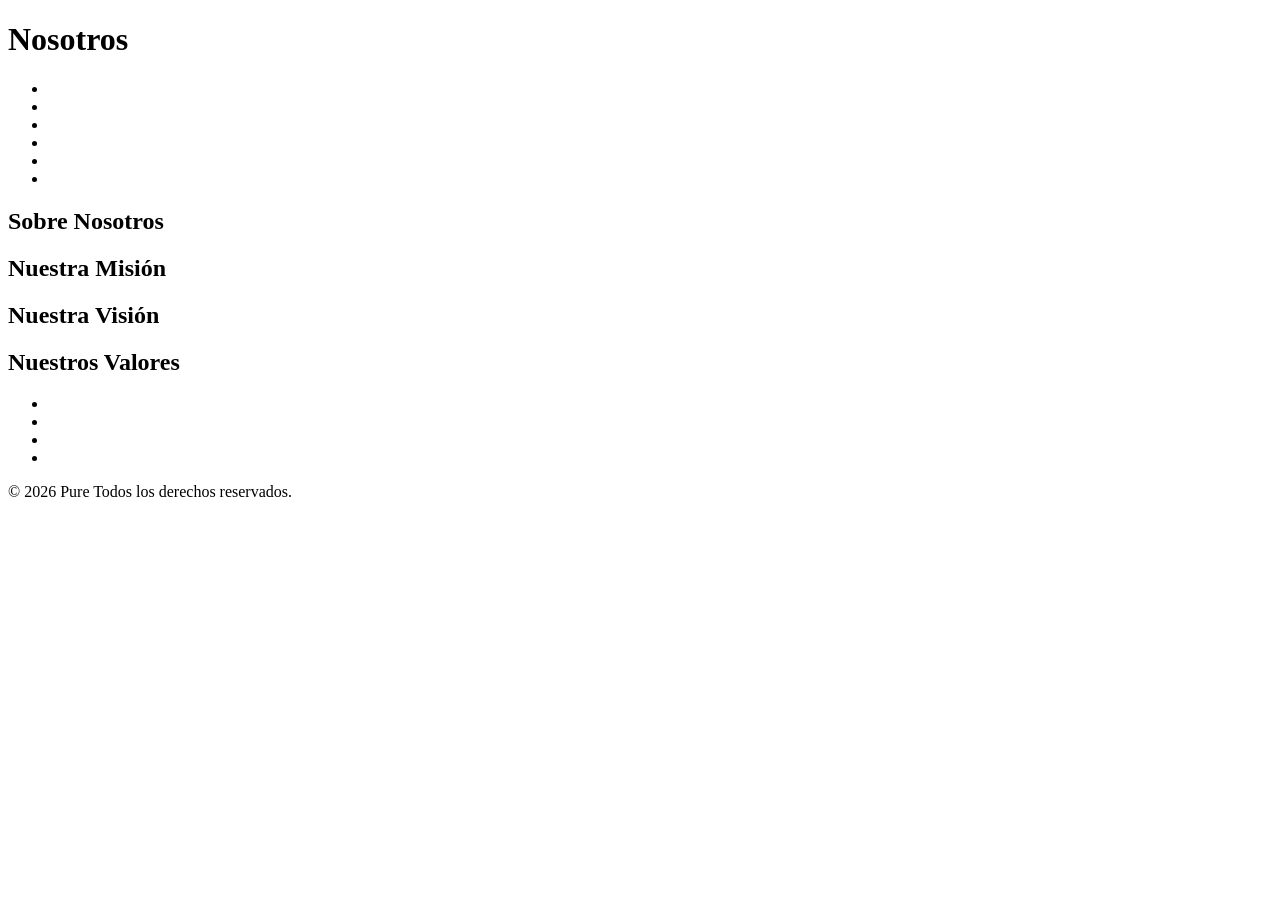
==== commit 7d9ee28c: ""agregue lineas para ejemplo de trabajo"" ====
--- a/about.html
+++ b/about.html
@@ -1,626 +1,71 @@
 <!DOCTYPE html>
-<html lang="es">
-
+<html lang="en">
 <head>
     <meta charset="UTF-8">
     <meta name="viewport" content="width=device-width, initial-scale=1.0">
+    <title>Nosotros</title>
+</head>
+<body>
+    <div class="container-fluid">
 
-    <title>PURE | Nuestro equipo</title>
+    <!-- Header -->
+    <header>
+        <h1>Nosotros</h1>
+        <nav>
+            <ul>
+                <li><img src="" alt=""></li>
+                <li><a href=""></a></li>
+                <li><a href=""></a></li>
+                <li><a href=""></a></li>
+                <li><a href=""></a></li>
+                <li><a href=""></a></li>
+            </ul>
+        </nav>
 
-    <!-- Bootstrap 5.3.8 -->
-    <link
-        href="https://cdn.jsdelivr.net/npm/bootstrap@5.3.8/dist/css/bootstrap.min.css"
-        rel="stylesheet">
+    </header>
 
-    <!-- Bootstrap Icons -->
-    <link
-        href="https://cdn.jsdelivr.net/npm/bootstrap-icons@1.13.1/font/bootstrap-icons.css"
-        rel="stylesheet">
-
-    <!-- Tipografías -->
-    <link
-        href="https://fonts.googleapis.com/css2?family=Cormorant+Garamond:wght@500;600;700&family=Montserrat:wght@400;500;600;700&display=swap"
-        rel="stylesheet">
-
-    <!-- CSS principal del proyecto -->
-    <link rel="stylesheet" href="css/styles.css">
-</head>
-
-<body>
-
-    <!-- =====================================================
-         HEADER
-         Se desarrollará posteriormente
-    ====================================================== -->
-    <header></header>
-
-
-    <!-- =====================================================
-         SECCIÓN: NUESTRO EQUIPO
-    ====================================================== -->
+    <!-- Main Content -->
     <main>
-
-        <section id="equipo" class="py-5">
-
-            <div class="container">
-
-                <!-- Encabezado de sección -->
-                <div class="row mb-5">
-
-                    <div class="col-12">
-
-                        <span class="section-label">
-                            NUESTRO EQUIPO
-                        </span>
-
-                        <h1 class="section-title">
-                            Un equipo, una misma mirada.
-                        </h1>
-
-                        <p class="section-description">
-                            Conoce a las personas que hacen posible
-                            el desarrollo de PURE.
-                        </p>
-
-                    </div>
-
-                </div>
-
-
-                <!-- =================================================
-                     EQUIPO
-                ================================================== -->
-
-                <div class="row g-4">
-
-                    <!-- Rafael -->
-                    <div class="col-12 col-md-6 col-lg-4">
-
-                        <div class="team-card" data-card>
-
-                            <!-- Frente -->
-                            <div class="team-card-inner">
-
-                                <div class="team-card-front">
-
-                                    <div class="team-image">
-                                        <img src="src/src_teamAbout/rafa_uniforme.jpg"
-                                             alt="Rafael Calderón">
-                                    </div>
-
-                                    <div class="team-info">
-
-                                        <span class="team-role">
-                                            SCRUM MASTER
-                                        </span>
-
-                                        <h2>
-                                            Rafael Calderón
-                                        </h2>
-
-                                        <p>
-                                            Coordinación y seguimiento
-                                            del desarrollo del proyecto.
-                                        </p>
-
-                                        <div class="team-links">
-
-                                            <a href="https://www.linkedin.com/in/aztrax/"
-                                               class="social-link"
-                                               target="_blank"
-                                               aria-label="LinkedIn de Rafael">
-                                                <i class="bi bi-linkedin"></i>
-                                            </a>
-
-                                            <a href="https://github.com/aztrax369i"
-                                               class="social-link"
-                                               target="_blank"
-                                               aria-label="GitHub de Rafael">
-                                                <i class="bi bi-github"></i>
-                                            </a>
-
-                                        </div>
-
-                                        <button class="flip-button"
-                                                type="button">
-                                            Conoce más
-                                        </button>
-
-                                    </div>
-
-                                </div>
-
-
-                                <!-- Reverso -->
-                                <div class="team-card-back">
-
-                                    <span class="team-role">
-                                        SCRUM MASTER
-                                    </span>
-
-                                    <h2>
-                                        Rafael Calderón
-                                    </h2>
-
-                                    <p>
-                                        Vigila el cumplimiento de los tiempos
-                                        de los Sprints, resuelve bloqueos y
-                                        conecta el Backend con las vistas de
-                                        Frontend consumiendo la API.
-                                    </p>
-
-                                    <button class="flip-button"
-                                            type="button">
-                                        Volver
-                                    </button>
-
-                                </div>
-
-                            </div>
-
-                        </div>
-
-                    </div>
-
-
-                    <!-- Aranza -->
-                    <div class="col-12 col-md-6 col-lg-4">
-
-                        <div class="team-card" data-card>
-
-                            <div class="team-card-inner">
-
-                                <div class="team-card-front">
-
-                                    <div class="team-image">
-                                        <img src="src/src_teamAbout/aranza_uniforme.jpeg"
-                                             alt="Aranza Islas">
-                                    </div>
-
-                                    <div class="team-info">
-
-                                        <span class="team-role">
-                                            FRONTEND · UI/UX
-                                        </span>
-
-                                        <h2>
-                                            Aranza Islas
-                                        </h2>
-
-                                        <p>
-                                            Diseño y experiencia de usuario
-                                            de la plataforma.
-                                        </p>
-
-                                        <div class="team-links">
-
-                                            <a href="https://www.linkedin.com/in/aranza-monserrat-islas-castro-2599a434b"
-                                               class="social-link"
-                                               target="_blank"
-                                               aria-label="LinkedIn de Aranza">
-                                                <i class="bi bi-linkedin"></i>
-                                            </a>
-
-                                            <a href="https://github.com/ariislas"
-                                               class="social-link"
-                                               target="_blank"
-                                               aria-label="GitHub de Aranza">
-                                                <i class="bi bi-github"></i>
-                                            </a>
-
-                                        </div>
-
-                                        <button class="flip-button"
-                                                type="button">
-                                            Conoce más
-                                        </button>
-
-                                    </div>
-
-                                </div>
-
-                                <div class="team-card-back">
-
-                                    <span class="team-role">
-                                        LIDERAZGO FRONTEND · UI/UX
-                                    </span>
-
-                                    <h2>
-                                        Aranza Islas
-                                    </h2>
-
-                                    <p>
-                                        Maqueta las vistas en HTML5 y CSS3
-                                        utilizando Bootstrap, garantizando
-                                        una plataforma de fácil navegación
-                                        y diseño responsivo.
-                                    </p>
-
-                                    <button class="flip-button"
-                                            type="button">
-                                        Volver
-                                    </button>
-
-                                </div>
-
-                            </div>
-
-                        </div>
-
-                    </div>
-
-
-                    <!-- Víctor -->
-                    <div class="col-12 col-md-6 col-lg-4">
-
-                        <div class="team-card" data-card>
-
-                            <div class="team-card-inner">
-
-                                <div class="team-card-front">
-
-                                    <div class="team-image">
-                                        <img src="src/src_teamAbout/victor_uniforme.jpeg"
-                                             alt="Víctor Gómez">
-                                    </div>
-
-                                    <div class="team-info">
-
-                                        <span class="team-role">
-                                            BACKEND · SEGURIDAD
-                                        </span>
-
-                                        <h2>
-                                            Víctor Gómez
-                                        </h2>
-
-                                        <p>
-                                            Seguridad y lógica principal
-                                            del sistema.
-                                        </p>
-
-                                        <div class="team-links">
-
-                                            <a href="https://www.linkedin.com/in/vic-ant-gom-ser"
-                                               class="social-link"
-                                               target="_blank"
-                                               aria-label="LinkedIn de Víctor">
-                                                <i class="bi bi-linkedin"></i>
-                                            </a>
-
-                                            <a href="https://github.com/VictorSerna06"
-                                               class="social-link"
-                                               target="_blank"
-                                               aria-label="GitHub de Víctor">
-                                                <i class="bi bi-github"></i>
-                                            </a>
-
-                                        </div>
-
-                                        <button class="flip-button"
-                                                type="button">
-                                            Conoce más
-                                        </button>
-
-                                    </div>
-
-                                </div>
-
-                                <div class="team-card-back">
-
-                                    <span class="team-role">
-                                        BACKEND · SEGURIDAD Y LÓGICA CORE
-                                    </span>
-
-                                    <h2>
-                                        Víctor Gómez
-                                    </h2>
-
-                                    <p>
-                                        Configura Spring Security y JWT,
-                                        desarrolla lógica de negocio como
-                                        carrito y pagos, y diseña la
-                                        arquitectura relacional en SQL.
-                                    </p>
-
-                                    <button class="flip-button"
-                                            type="button">
-                                        Volver
-                                    </button>
-
-                                </div>
-
-                            </div>
-
-                        </div>
-
-                    </div>
-
-
-                    <!-- Ricardo -->
-                    <div class="col-12 col-md-6 col-lg-4">
-
-                        <div class="team-card" data-card>
-
-                            <div class="team-card-inner">
-
-                                <div class="team-card-front">
-
-                                    <div class="team-image">
-                                        <img src="src/src_teamAbout/rick_uniforme.jpeg"
-                                             alt="Ricardo Teneyuque">
-                                    </div>
-
-                                    <div class="team-info">
-
-                                        <span class="team-role">
-                                            BACKEND · LOGÍSTICA
-                                        </span>
-
-                                        <h2>
-                                            Ricardo Teneyuque
-                                        </h2>
-
-                                        <p>
-                                            Desarrollo del módulo logístico
-                                            y administrativo.
-                                        </p>
-
-                                        <div class="team-links">
-
-                                            <a href="#https://www.linkedin.com/in/ricardo-teneyuque-huerta"
-                                               class="social-link"
-                                               target="_blank"
-                                               aria-label="LinkedIn de Ricardo">
-                                                <i class="bi bi-linkedin"></i>
-                                            </a>
-
-                                            <a href="https://github.com/RichardTH17"
-                                               class="social-link"
-                                               target="_blank"
-                                               aria-label="GitHub de Ricardo">
-                                                <i class="bi bi-github"></i>
-                                            </a>
-
-                                        </div>
-
-                                        <button class="flip-button"
-                                                type="button">
-                                            Conoce más
-                                        </button>
-
-                                    </div>
-
-                                </div>
-
-                                <div class="team-card-back">
-
-                                    <span class="team-role">
-                                        BACKEND · MÓDULO LOGÍSTICO Y ADMINISTRATIVO
-                                    </span>
-
-                                    <h2>
-                                        Ricardo Teneyuque
-                                    </h2>
-
-                                    <p>
-                                        Desarrolla el panel administrativo,
-                                        la aprobación de artículos y la
-                                        selección de envío. Trabaja con SQL,
-                                        JPA y controladores REST en Spring Boot.
-                                    </p>
-
-                                    <button class="flip-button"
-                                            type="button">
-                                        Volver
-                                    </button>
-
-                                </div>
-
-                            </div>
-
-                        </div>
-
-                    </div>
-
-
-                    <!-- Alexander -->
-                    <div class="col-12 col-md-6 col-lg-4">
-
-                        <div class="team-card" data-card>
-
-                            <div class="team-card-inner">
-
-                                <div class="team-card-front">
-
-                                    <div class="team-image">
-                                        <img src="src/src_teamAbout/alex_uniforme.jpeg"
-                                             alt="Alexander Olivieri">
-                                    </div>
-
-                                    <div class="team-info">
-
-                                        <span class="team-role">
-                                            FRONTEND · JAVASCRIPT
-                                        </span>
-
-                                        <h2>
-                                            Alexander Olivieri
-                                        </h2>
-
-                                        <p>
-                                            Desarrollo de la lógica dinámica
-                                            del Frontend.
-                                        </p>
-
-                                        <div class="team-links">
-
-                                            <a href="https://www.linkedin.com/in/alexander-olivieri"
-                                               class="social-link"
-                                               target="_blank"
-                                               aria-label="LinkedIn de Alexander">
-                                                <i class="bi bi-linkedin"></i>
-                                            </a>
-
-                                            <a href="https://github.com/AlexanderOlivieri"
-                                               class="social-link"
-                                               target="_blank"
-                                               aria-label="GitHub de Alexander">
-                                                <i class="bi bi-github"></i>
-                                            </a>
-
-                                        </div>
-
-                                        <button class="flip-button"
-                                                type="button">
-                                            Conoce más
-                                        </button>
-
-                                    </div>
-
-                                </div>
-
-                                <div class="team-card-back">
-
-                                    <span class="team-role">
-                                        LÓGICA DE FRONTEND
-                                    </span>
-
-                                    <h2>
-                                        Alexander Olivieri
-                                    </h2>
-
-                                    <p>
-                                        Desarrolla el comportamiento dinámico
-                                        con JavaScript, enfocándose en las
-                                        acciones de los botones y la validación
-                                        de formularios en el cliente.
-                                    </p>
-
-                                    <button class="flip-button"
-                                            type="button">
-                                        Volver
-                                    </button>
-
-                                </div>
-
-                            </div>
-
-                        </div>
-
-                    </div>
-
-
-                    <!-- Sofía -->
-                    <div class="col-12 col-md-6 col-lg-4">
-
-                        <div class="team-card" data-card>
-
-                            <div class="team-card-inner">
-
-                                <div class="team-card-front">
-
-                                    <div class="team-image">
-                                        <img src="src/src_teamAbout/sofia_uniforme.jpeg"
-                                             alt="Sofía Zambrano">
-                                    </div>
-
-                                    <div class="team-info">
-
-                                        <span class="team-role">
-                                            QA · DEVOPS
-                                        </span>
-
-                                        <h2>
-                                            Sofía Zambrano
-                                        </h2>
-
-                                        <p>
-                                            Calidad, pruebas y despliegue
-                                            de la aplicación.
-                                        </p>
-
-                                        <div class="team-links">
-
-                                            <a href="https://www.linkedin.com/in/sofi-zambrano-hdz/"
-                                               class="social-link"
-                                               target="_blank"
-                                               aria-label="LinkedIn de Sofía">
-                                                <i class="bi bi-linkedin"></i>
-                                            </a>
-
-                                            <a href="https://github.com/miaw777meow"
-                                               class="social-link"
-                                               target="_blank"
-                                               aria-label="GitHub de Sofía">
-                                                <i class="bi bi-github"></i>
-                                            </a>
-
-                                        </div>
-
-                                        <button class="flip-button"
-                                                type="button">
-                                            Conoce más
-                                        </button>
-
-                                    </div>
-
-                                </div>
-
-                                <div class="team-card-back">
-
-                                    <span class="team-role">
-                                        QA · PRUEBAS Y DEVOPS
-                                    </span>
-
-                                    <h2>
-                                        Sofía Zambrano
-                                    </h2>
-
-                                    <p>
-                                        Lidera las pruebas de operaciones
-                                        con Postman, gestiona Git/GitHub
-                                        y coordina el despliegue final
-                                        de la aplicación web.
-                                    </p>
-
-                                    <button class="flip-button"
-                                            type="button">
-                                        Volver
-                                    </button>
-
-                                </div>
-
-                            </div>
-
-                        </div>
-
-                    </div>
-
-                </div>
-
-            </div>
-
+        <section>
+            <!-- About Us  -->
+            <h2>Sobre Nosotros</h2>
+            <p></p>
+            
         </section>
 
-    </main>
+        <section>
+            <!-- Fotos  -->
+            <h2></h2>
+            <p></p>
+        </section>
 
+        <section>
+            <!-- Misión -->
+            <h2>Nuestra Misión</h2>
+            <p></p>
+        </section>
 
-    <!-- =====================================================
-         FOOTER
-         Se desarrollará posteriormente
-    ====================================================== -->
-    <footer></footer>
+        <section>
+            <!-- Visión -->
+            <h2>Nuestra Visión</h2>
+            <p></p>
+        </section>
 
+        <section>
+            <!-- Valores -->
+            <h2>Nuestros Valores</h2>
+            <ul>
+                <li></li>
+                <li></li>
+                <li></li>
+                <li></li>
+            </ul>
+        </section>
 
-    <!-- Bootstrap JS -->
-    <script
-        src="https://cdn.jsdelivr.net/npm/bootstrap@5.3.8/dist/js/bootstrap.bundle.min.js">
-    </script>
-
-    <!-- JS del proyecto -->
-    <script src="js/about.js"></script>
-
+    <!-- Footer -->
+    <footer>
+        <p>&copy; 2026 Pure Todos los derechos reservados.</p>
+    </footer>
+    </div>
 </body>
-
-</html>
+</html>
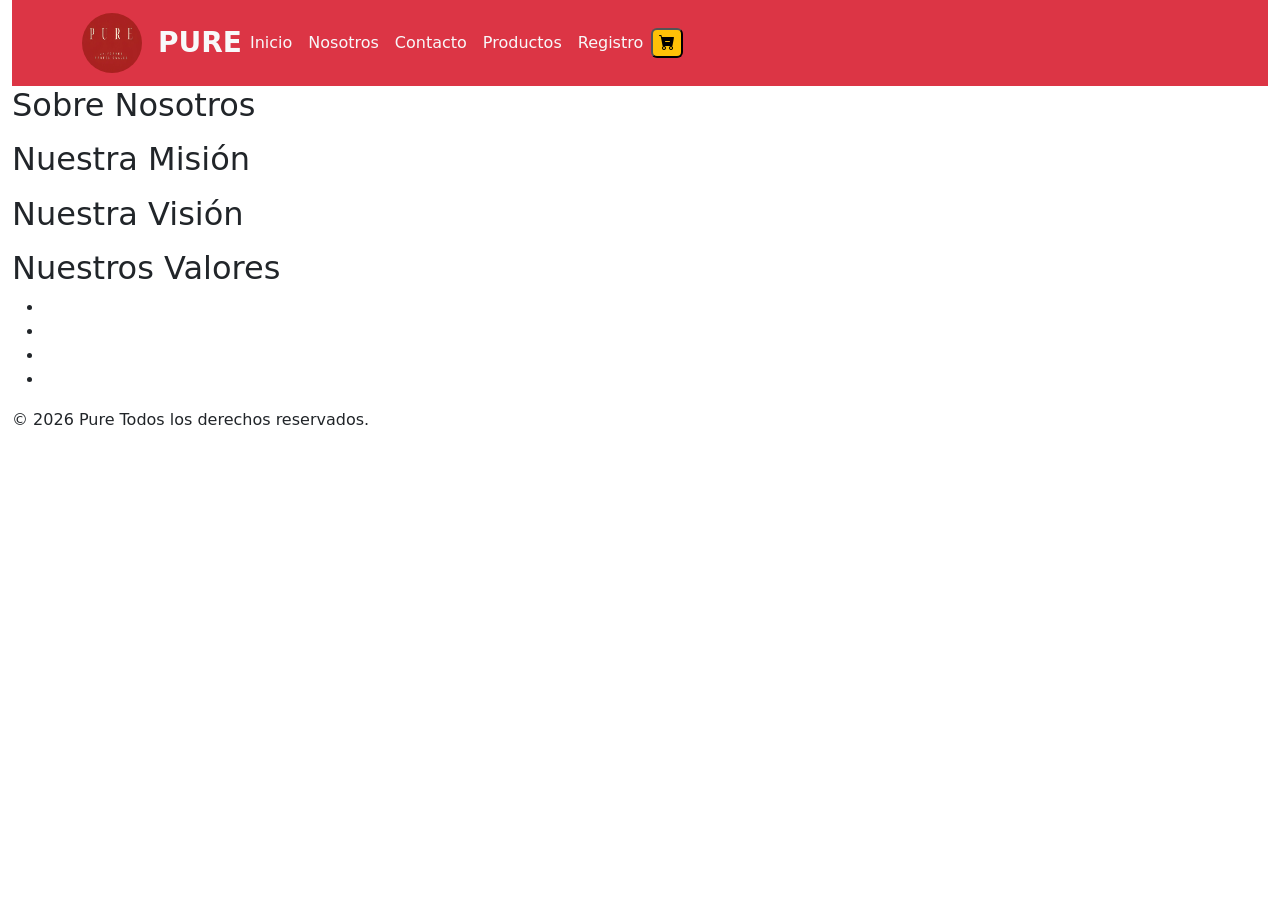
==== commit 111bc32e: "Edicion del header" ====
--- a/about.html
+++ b/about.html
@@ -1,71 +1,101 @@
 <!DOCTYPE html>
 <html lang="en">
+
 <head>
     <meta charset="UTF-8">
     <meta name="viewport" content="width=device-width, initial-scale=1.0">
-    <title>Nosotros</title>
+    <title>PURE.COM</title>
+    <link href="https://cdn.jsdelivr.net/npm/bootstrap@5.3.8/dist/css/bootstrap.min.css" rel="stylesheet" integrity="sha384-sRIl4kxILFvY47J16cr9ZwB07vP4J8+LH7qKQnuqkuIAvNWLzeN8tE5YBujZqJLB" crossorigin="anonymous">
+    <!-- Bootstrap Icons CDN -->
+    <link rel="stylesheet" href="https://cdn.jsdelivr.net/npm/bootstrap-icons@1.11.3/font/bootstrap-icons.min.css" />
 </head>
+
 <body>
     <div class="container-fluid">
+        <!-- Header -->
+        <header>
+            <nav class="navbar navbar-expand-lg bg-danger">
+                <div class="container">
+                    <a href="#inicio" class="navbar-brand mr-1">
+                        <img class="rounded-circle " src="src\logo.png " alt="Logo " width="60 " height="60 " />
+                    </a>
+                    <a><span class="font-oswald text-uppercase fs-3 fw-bold text-light " href="#inicio ">PURE</span></a>
+                    <button class="navbar-toggler " type="button " data-bs-toggle="collapse " data-bs-target="#navbarNav " aria-controls="navbarNav " aria-expanded="false " aria-label="Toggle navigation ">
+      <span class="navbar-toggler-icon "></span>
+    </button>
+                    <div class="collapse navbar-collapse " id="navbarNav ">
+                        <ul class="navbar-nav ">
+                            <li class="nav-item ">
+                                <a class="nav-link active text-light " aria-current="page " href="#inicio ">Inicio</a>
+                            </li>
+                            <li class="nav-item ">
+                                <a class="nav-link text-light " href="#nosotros ">Nosotros</a>
+                            </li>
+                            <li class="nav-item ">
+                                <a class="nav-link text-light " href="#contacto ">Contacto</a>
+                            </li>
+                            <li class="nav-item ">
+                                <a class="nav-link text-light " href="#productos ">Productos</a>
+                            </li>
+                            <li class="nav-item ">
+                                <a class="nav-link text-light " href="#registro ">Registro</a>
+                            </li>
+                            <li class="nav-item my-auto ">
+                                <button class="bg-warning rounded ">
+                                    <span><i class="bi bi-cart-dash-fill "></i></span>
+                                </button>
+                            </li>
+                        </ul>
+                    </div>
+                </div>
+            </nav>
+            </nav>
 
-    <!-- Header -->
-    <header>
-        <h1>Nosotros</h1>
-        <nav>
-            <ul>
-                <li><img src="" alt=""></li>
-                <li><a href=""></a></li>
-                <li><a href=""></a></li>
-                <li><a href=""></a></li>
-                <li><a href=""></a></li>
-                <li><a href=""></a></li>
-            </ul>
-        </nav>
+        </header>
 
-    </header>
+        <!-- Main Content -->
+        <main>
+            <section>
+                <!-- About Us  -->
+                <h2>Sobre Nosotros</h2>
+                <p></p>
 
-    <!-- Main Content -->
-    <main>
-        <section>
-            <!-- About Us  -->
-            <h2>Sobre Nosotros</h2>
-            <p></p>
-            
-        </section>
+            </section>
 
-        <section>
-            <!-- Fotos  -->
-            <h2></h2>
-            <p></p>
-        </section>
+            <section>
+                <!-- Fotos  -->
+                <h2></h2>
+                <p></p>
+            </section>
 
-        <section>
-            <!-- Misión -->
-            <h2>Nuestra Misión</h2>
-            <p></p>
-        </section>
+            <section>
+                <!-- Misión -->
+                <h2>Nuestra Misión</h2>
+                <p></p>
+            </section>
 
-        <section>
-            <!-- Visión -->
-            <h2>Nuestra Visión</h2>
-            <p></p>
-        </section>
+            <section>
+                <!-- Visión -->
+                <h2>Nuestra Visión</h2>
+                <p></p>
+            </section>
 
-        <section>
-            <!-- Valores -->
-            <h2>Nuestros Valores</h2>
-            <ul>
-                <li></li>
-                <li></li>
-                <li></li>
-                <li></li>
-            </ul>
-        </section>
+            <section>
+                <!-- Valores -->
+                <h2>Nuestros Valores</h2>
+                <ul>
+                    <li></li>
+                    <li></li>
+                    <li></li>
+                    <li></li>
+                </ul>
+            </section>
 
-    <!-- Footer -->
-    <footer>
-        <p>&copy; 2026 Pure Todos los derechos reservados.</p>
-    </footer>
+            <!-- Footer -->
+            <footer>
+                <p>&copy; 2026 Pure Todos los derechos reservados.</p>
+            </footer>
     </div>
 </body>
+
 </html>
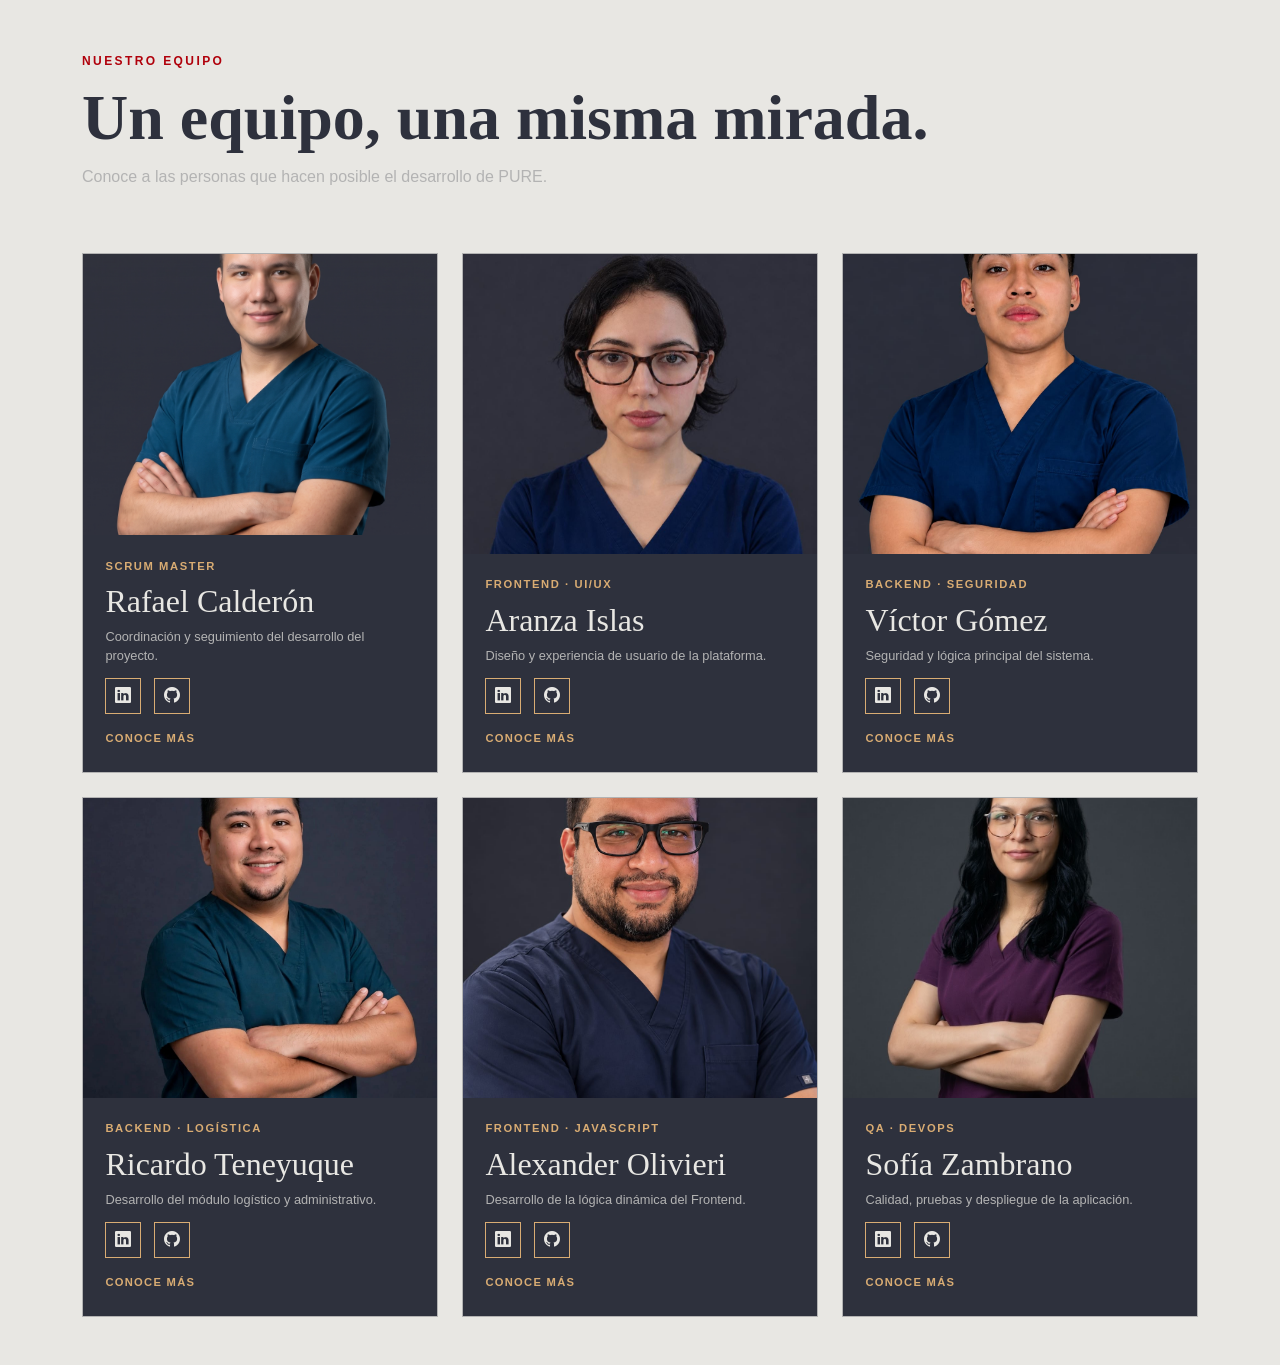
==== commit e4a07281: "realice la página about" ====
--- a/about.html
+++ b/about.html
@@ -1,101 +1,626 @@
 <!DOCTYPE html>
-<html lang="en">
+<html lang="es">
 
 <head>
     <meta charset="UTF-8">
     <meta name="viewport" content="width=device-width, initial-scale=1.0">
-    <title>PURE.COM</title>
-    <link href="https://cdn.jsdelivr.net/npm/bootstrap@5.3.8/dist/css/bootstrap.min.css" rel="stylesheet" integrity="sha384-sRIl4kxILFvY47J16cr9ZwB07vP4J8+LH7qKQnuqkuIAvNWLzeN8tE5YBujZqJLB" crossorigin="anonymous">
-    <!-- Bootstrap Icons CDN -->
-    <link rel="stylesheet" href="https://cdn.jsdelivr.net/npm/bootstrap-icons@1.11.3/font/bootstrap-icons.min.css" />
+
+    <title>PURE | Nuestro equipo</title>
+
+    <!-- Bootstrap 5.3.8 -->
+    <link
+        href="https://cdn.jsdelivr.net/npm/bootstrap@5.3.8/dist/css/bootstrap.min.css"
+        rel="stylesheet">
+
+    <!-- Bootstrap Icons -->
+    <link
+        href="https://cdn.jsdelivr.net/npm/bootstrap-icons@1.13.1/font/bootstrap-icons.css"
+        rel="stylesheet">
+
+    <!-- Tipografías -->
+    <link
+        href="https://fonts.googleapis.com/css2?family=Cormorant+Garamond:wght@500;600;700&family=Montserrat:wght@400;500;600;700&display=swap"
+        rel="stylesheet">
+
+    <!-- CSS principal del proyecto -->
+    <link rel="stylesheet" href="css/styles.css">
 </head>
 
 <body>
-    <div class="container-fluid">
-        <!-- Header -->
-        <header>
-            <nav class="navbar navbar-expand-lg bg-danger">
-                <div class="container">
-                    <a href="#inicio" class="navbar-brand mr-1">
-                        <img class="rounded-circle " src="src\logo.png " alt="Logo " width="60 " height="60 " />
-                    </a>
-                    <a><span class="font-oswald text-uppercase fs-3 fw-bold text-light " href="#inicio ">PURE</span></a>
-                    <button class="navbar-toggler " type="button " data-bs-toggle="collapse " data-bs-target="#navbarNav " aria-controls="navbarNav " aria-expanded="false " aria-label="Toggle navigation ">
-      <span class="navbar-toggler-icon "></span>
-    </button>
-                    <div class="collapse navbar-collapse " id="navbarNav ">
-                        <ul class="navbar-nav ">
-                            <li class="nav-item ">
-                                <a class="nav-link active text-light " aria-current="page " href="#inicio ">Inicio</a>
-                            </li>
-                            <li class="nav-item ">
-                                <a class="nav-link text-light " href="#nosotros ">Nosotros</a>
-                            </li>
-                            <li class="nav-item ">
-                                <a class="nav-link text-light " href="#contacto ">Contacto</a>
-                            </li>
-                            <li class="nav-item ">
-                                <a class="nav-link text-light " href="#productos ">Productos</a>
-                            </li>
-                            <li class="nav-item ">
-                                <a class="nav-link text-light " href="#registro ">Registro</a>
-                            </li>
-                            <li class="nav-item my-auto ">
-                                <button class="bg-warning rounded ">
-                                    <span><i class="bi bi-cart-dash-fill "></i></span>
-                                </button>
-                            </li>
-                        </ul>
+
+    <!-- =====================================================
+         HEADER
+         Se desarrollará posteriormente
+    ====================================================== -->
+    <header></header>
+
+
+    <!-- =====================================================
+         SECCIÓN: NUESTRO EQUIPO
+    ====================================================== -->
+    <main>
+
+        <section id="equipo" class="py-5">
+
+            <div class="container">
+
+                <!-- Encabezado de sección -->
+                <div class="row mb-5">
+
+                    <div class="col-12">
+
+                        <span class="section-label">
+                            NUESTRO EQUIPO
+                        </span>
+
+                        <h1 class="section-title">
+                            Un equipo, una misma mirada.
+                        </h1>
+
+                        <p class="section-description">
+                            Conoce a las personas que hacen posible
+                            el desarrollo de PURE.
+                        </p>
+
                     </div>
+
                 </div>
-            </nav>
-            </nav>
-
-        </header>
-
-        <!-- Main Content -->
-        <main>
-            <section>
-                <!-- About Us  -->
-                <h2>Sobre Nosotros</h2>
-                <p></p>
-
-            </section>
-
-            <section>
-                <!-- Fotos  -->
-                <h2></h2>
-                <p></p>
-            </section>
-
-            <section>
-                <!-- Misión -->
-                <h2>Nuestra Misión</h2>
-                <p></p>
-            </section>
-
-            <section>
-                <!-- Visión -->
-                <h2>Nuestra Visión</h2>
-                <p></p>
-            </section>
-
-            <section>
-                <!-- Valores -->
-                <h2>Nuestros Valores</h2>
-                <ul>
-                    <li></li>
-                    <li></li>
-                    <li></li>
-                    <li></li>
-                </ul>
-            </section>
-
-            <!-- Footer -->
-            <footer>
-                <p>&copy; 2026 Pure Todos los derechos reservados.</p>
-            </footer>
-    </div>
+
+
+                <!-- =================================================
+                     EQUIPO
+                ================================================== -->
+
+                <div class="row g-4">
+
+                    <!-- Rafael -->
+                    <div class="col-12 col-md-6 col-lg-4">
+
+                        <div class="team-card" data-card>
+
+                            <!-- Frente -->
+                            <div class="team-card-inner">
+
+                                <div class="team-card-front">
+
+                                    <div class="team-image">
+                                        <img src="src/src_teamAbout/rafa_uniforme.jpg"
+                                             alt="Rafael Calderón">
+                                    </div>
+
+                                    <div class="team-info">
+
+                                        <span class="team-role">
+                                            SCRUM MASTER
+                                        </span>
+
+                                        <h2>
+                                            Rafael Calderón
+                                        </h2>
+
+                                        <p>
+                                            Coordinación y seguimiento
+                                            del desarrollo del proyecto.
+                                        </p>
+
+                                        <div class="team-links">
+
+                                            <a href="#"
+                                               class="social-link"
+                                               target="_blank"
+                                               aria-label="LinkedIn de Rafael">
+                                                <i class="bi bi-linkedin"></i>
+                                            </a>
+
+                                            <a href="#"
+                                               class="social-link"
+                                               target="_blank"
+                                               aria-label="GitHub de Rafael">
+                                                <i class="bi bi-github"></i>
+                                            </a>
+
+                                        </div>
+
+                                        <button class="flip-button"
+                                                type="button">
+                                            Conoce más
+                                        </button>
+
+                                    </div>
+
+                                </div>
+
+
+                                <!-- Reverso -->
+                                <div class="team-card-back">
+
+                                    <span class="team-role">
+                                        SCRUM MASTER
+                                    </span>
+
+                                    <h2>
+                                        Rafael Calderón
+                                    </h2>
+
+                                    <p>
+                                        Vigila el cumplimiento de los tiempos
+                                        de los Sprints, resuelve bloqueos y
+                                        conecta el Backend con las vistas de
+                                        Frontend consumiendo la API.
+                                    </p>
+
+                                    <button class="flip-button"
+                                            type="button">
+                                        Volver
+                                    </button>
+
+                                </div>
+
+                            </div>
+
+                        </div>
+
+                    </div>
+
+
+                    <!-- Aranza -->
+                    <div class="col-12 col-md-6 col-lg-4">
+
+                        <div class="team-card" data-card>
+
+                            <div class="team-card-inner">
+
+                                <div class="team-card-front">
+
+                                    <div class="team-image">
+                                        <img src="src/src_teamAbout/aranza_uniforme.jpeg"
+                                             alt="Aranza Islas">
+                                    </div>
+
+                                    <div class="team-info">
+
+                                        <span class="team-role">
+                                            FRONTEND · UI/UX
+                                        </span>
+
+                                        <h2>
+                                            Aranza Islas
+                                        </h2>
+
+                                        <p>
+                                            Diseño y experiencia de usuario
+                                            de la plataforma.
+                                        </p>
+
+                                        <div class="team-links">
+
+                                            <a href="#"
+                                               class="social-link"
+                                               target="_blank"
+                                               aria-label="LinkedIn de Aranza">
+                                                <i class="bi bi-linkedin"></i>
+                                            </a>
+
+                                            <a href="#"
+                                               class="social-link"
+                                               target="_blank"
+                                               aria-label="GitHub de Aranza">
+                                                <i class="bi bi-github"></i>
+                                            </a>
+
+                                        </div>
+
+                                        <button class="flip-button"
+                                                type="button">
+                                            Conoce más
+                                        </button>
+
+                                    </div>
+
+                                </div>
+
+                                <div class="team-card-back">
+
+                                    <span class="team-role">
+                                        LIDERAZGO FRONTEND · UI/UX
+                                    </span>
+
+                                    <h2>
+                                        Aranza Islas
+                                    </h2>
+
+                                    <p>
+                                        Maqueta las vistas en HTML5 y CSS3
+                                        utilizando Bootstrap, garantizando
+                                        una plataforma de fácil navegación
+                                        y diseño responsivo.
+                                    </p>
+
+                                    <button class="flip-button"
+                                            type="button">
+                                        Volver
+                                    </button>
+
+                                </div>
+
+                            </div>
+
+                        </div>
+
+                    </div>
+
+
+                    <!-- Víctor -->
+                    <div class="col-12 col-md-6 col-lg-4">
+
+                        <div class="team-card" data-card>
+
+                            <div class="team-card-inner">
+
+                                <div class="team-card-front">
+
+                                    <div class="team-image">
+                                        <img src="src/src_teamAbout/victor_uniforme.jpeg"
+                                             alt="Víctor Gómez">
+                                    </div>
+
+                                    <div class="team-info">
+
+                                        <span class="team-role">
+                                            BACKEND · SEGURIDAD
+                                        </span>
+
+                                        <h2>
+                                            Víctor Gómez
+                                        </h2>
+
+                                        <p>
+                                            Seguridad y lógica principal
+                                            del sistema.
+                                        </p>
+
+                                        <div class="team-links">
+
+                                            <a href="#"
+                                               class="social-link"
+                                               target="_blank"
+                                               aria-label="LinkedIn de Víctor">
+                                                <i class="bi bi-linkedin"></i>
+                                            </a>
+
+                                            <a href="#"
+                                               class="social-link"
+                                               target="_blank"
+                                               aria-label="GitHub de Víctor">
+                                                <i class="bi bi-github"></i>
+                                            </a>
+
+                                        </div>
+
+                                        <button class="flip-button"
+                                                type="button">
+                                            Conoce más
+                                        </button>
+
+                                    </div>
+
+                                </div>
+
+                                <div class="team-card-back">
+
+                                    <span class="team-role">
+                                        BACKEND · SEGURIDAD Y LÓGICA CORE
+                                    </span>
+
+                                    <h2>
+                                        Víctor Gómez
+                                    </h2>
+
+                                    <p>
+                                        Configura Spring Security y JWT,
+                                        desarrolla lógica de negocio como
+                                        carrito y pagos, y diseña la
+                                        arquitectura relacional en SQL.
+                                    </p>
+
+                                    <button class="flip-button"
+                                            type="button">
+                                        Volver
+                                    </button>
+
+                                </div>
+
+                            </div>
+
+                        </div>
+
+                    </div>
+
+
+                    <!-- Ricardo -->
+                    <div class="col-12 col-md-6 col-lg-4">
+
+                        <div class="team-card" data-card>
+
+                            <div class="team-card-inner">
+
+                                <div class="team-card-front">
+
+                                    <div class="team-image">
+                                        <img src="src/src_teamAbout/rick_uniforme.jpeg"
+                                             alt="Ricardo Teneyuque">
+                                    </div>
+
+                                    <div class="team-info">
+
+                                        <span class="team-role">
+                                            BACKEND · LOGÍSTICA
+                                        </span>
+
+                                        <h2>
+                                            Ricardo Teneyuque
+                                        </h2>
+
+                                        <p>
+                                            Desarrollo del módulo logístico
+                                            y administrativo.
+                                        </p>
+
+                                        <div class="team-links">
+
+                                            <a href="#"
+                                               class="social-link"
+                                               target="_blank"
+                                               aria-label="LinkedIn de Ricardo">
+                                                <i class="bi bi-linkedin"></i>
+                                            </a>
+
+                                            <a href="#"
+                                               class="social-link"
+                                               target="_blank"
+                                               aria-label="GitHub de Ricardo">
+                                                <i class="bi bi-github"></i>
+                                            </a>
+
+                                        </div>
+
+                                        <button class="flip-button"
+                                                type="button">
+                                            Conoce más
+                                        </button>
+
+                                    </div>
+
+                                </div>
+
+                                <div class="team-card-back">
+
+                                    <span class="team-role">
+                                        BACKEND · MÓDULO LOGÍSTICO Y ADMINISTRATIVO
+                                    </span>
+
+                                    <h2>
+                                        Ricardo Teneyuque
+                                    </h2>
+
+                                    <p>
+                                        Desarrolla el panel administrativo,
+                                        la aprobación de artículos y la
+                                        selección de envío. Trabaja con SQL,
+                                        JPA y controladores REST en Spring Boot.
+                                    </p>
+
+                                    <button class="flip-button"
+                                            type="button">
+                                        Volver
+                                    </button>
+
+                                </div>
+
+                            </div>
+
+                        </div>
+
+                    </div>
+
+
+                    <!-- Alexander -->
+                    <div class="col-12 col-md-6 col-lg-4">
+
+                        <div class="team-card" data-card>
+
+                            <div class="team-card-inner">
+
+                                <div class="team-card-front">
+
+                                    <div class="team-image">
+                                        <img src="src/src_teamAbout/alex_uniforme.jpeg"
+                                             alt="Alexander Olivieri">
+                                    </div>
+
+                                    <div class="team-info">
+
+                                        <span class="team-role">
+                                            FRONTEND · JAVASCRIPT
+                                        </span>
+
+                                        <h2>
+                                            Alexander Olivieri
+                                        </h2>
+
+                                        <p>
+                                            Desarrollo de la lógica dinámica
+                                            del Frontend.
+                                        </p>
+
+                                        <div class="team-links">
+
+                                            <a href="#"
+                                               class="social-link"
+                                               target="_blank"
+                                               aria-label="LinkedIn de Alexander">
+                                                <i class="bi bi-linkedin"></i>
+                                            </a>
+
+                                            <a href="#"
+                                               class="social-link"
+                                               target="_blank"
+                                               aria-label="GitHub de Alexander">
+                                                <i class="bi bi-github"></i>
+                                            </a>
+
+                                        </div>
+
+                                        <button class="flip-button"
+                                                type="button">
+                                            Conoce más
+                                        </button>
+
+                                    </div>
+
+                                </div>
+
+                                <div class="team-card-back">
+
+                                    <span class="team-role">
+                                        LÓGICA DE FRONTEND
+                                    </span>
+
+                                    <h2>
+                                        Alexander Olivieri
+                                    </h2>
+
+                                    <p>
+                                        Desarrolla el comportamiento dinámico
+                                        con JavaScript, enfocándose en las
+                                        acciones de los botones y la validación
+                                        de formularios en el cliente.
+                                    </p>
+
+                                    <button class="flip-button"
+                                            type="button">
+                                        Volver
+                                    </button>
+
+                                </div>
+
+                            </div>
+
+                        </div>
+
+                    </div>
+
+
+                    <!-- Sofía -->
+                    <div class="col-12 col-md-6 col-lg-4">
+
+                        <div class="team-card" data-card>
+
+                            <div class="team-card-inner">
+
+                                <div class="team-card-front">
+
+                                    <div class="team-image">
+                                        <img src="src/src_teamAbout/sofia_uniforme.jpeg"
+                                             alt="Sofía Zambrano">
+                                    </div>
+
+                                    <div class="team-info">
+
+                                        <span class="team-role">
+                                            QA · DEVOPS
+                                        </span>
+
+                                        <h2>
+                                            Sofía Zambrano
+                                        </h2>
+
+                                        <p>
+                                            Calidad, pruebas y despliegue
+                                            de la aplicación.
+                                        </p>
+
+                                        <div class="team-links">
+
+                                            <a href="#"
+                                               class="social-link"
+                                               target="_blank"
+                                               aria-label="LinkedIn de Sofía">
+                                                <i class="bi bi-linkedin"></i>
+                                            </a>
+
+                                            <a href="#"
+                                               class="social-link"
+                                               target="_blank"
+                                               aria-label="GitHub de Sofía">
+                                                <i class="bi bi-github"></i>
+                                            </a>
+
+                                        </div>
+
+                                        <button class="flip-button"
+                                                type="button">
+                                            Conoce más
+                                        </button>
+
+                                    </div>
+
+                                </div>
+
+                                <div class="team-card-back">
+
+                                    <span class="team-role">
+                                        QA · PRUEBAS Y DEVOPS
+                                    </span>
+
+                                    <h2>
+                                        Sofía Zambrano
+                                    </h2>
+
+                                    <p>
+                                        Lidera las pruebas de operaciones
+                                        con Postman, gestiona Git/GitHub
+                                        y coordina el despliegue final
+                                        de la aplicación web.
+                                    </p>
+
+                                    <button class="flip-button"
+                                            type="button">
+                                        Volver
+                                    </button>
+
+                                </div>
+
+                            </div>
+
+                        </div>
+
+                    </div>
+
+                </div>
+
+            </div>
+
+        </section>
+
+    </main>
+
+
+    <!-- =====================================================
+         FOOTER
+         Se desarrollará posteriormente
+    ====================================================== -->
+    <footer></footer>
+
+
+    <!-- Bootstrap JS -->
+    <script
+        src="https://cdn.jsdelivr.net/npm/bootstrap@5.3.8/dist/js/bootstrap.bundle.min.js">
+    </script>
+
+    <!-- JS del proyecto -->
+    <script src="js/about.js"></script>
+
 </body>
 
 </html>
--- a/css/styles.css
+++ b/css/styles.css
@@ -0,0 +1,245 @@
+/* ==========================================================
+   PURE - VARIABLES DE IDENTIDAD
+========================================================== */
+
+:root {
+    --pure-red: #B0000B;
+    --pure-gold: #D9AC73;
+    --pure-light: #E8E7E3;
+    --pure-gray: #B3B3B3;
+    --pure-dark: #2E313D;
+
+    --font-title: "Cormorant Garamond", serif;
+    --font-body: "Montserrat", sans-serif;
+}
+
+
+/* ==========================================================
+   BASE
+========================================================== */
+
+body {
+    background-color: var(--pure-light);
+    color: var(--pure-dark);
+    font-family: var(--font-body);
+}
+
+
+/* ==========================================================
+   SECCIÓN
+========================================================== */
+
+#equipo {
+    background-color: var(--pure-light);
+}
+
+.section-label {
+    color: var(--pure-red);
+    font-family: var(--font-body);
+    font-size: 0.75rem;
+    font-weight: 600;
+    letter-spacing: 0.15rem;
+}
+
+.section-title {
+    color: var(--pure-dark);
+    font-family: var(--font-title);
+    font-size: clamp(2.5rem, 5vw, 4rem);
+    font-weight: 600;
+    margin-top: 0.5rem;
+}
+
+.section-description {
+    color: var(--pure-gray);
+    font-family: var(--font-body);
+    max-width: 650px;
+}
+
+
+/* ==========================================================
+   TEAM CARD
+========================================================== */
+
+.team-card {
+    height: 520px;
+    perspective: 1200px;
+    cursor: pointer;
+}
+
+.team-card-inner {
+    position: relative;
+    width: 100%;
+    height: 100%;
+    transition: transform 0.7s ease;
+    transform-style: preserve-3d;
+}
+
+.team-card.is-flipped .team-card-inner {
+    transform: rotateY(180deg);
+}
+
+.team-card-front,
+.team-card-back {
+    position: absolute;
+    width: 100%;
+    height: 100%;
+    backface-visibility: hidden;
+    -webkit-backface-visibility: hidden;
+    border: 1px solid var(--pure-gray);
+    background-color: var(--pure-dark);
+    overflow: hidden;
+}
+
+
+/* ==========================================================
+   FRENTE
+========================================================== */
+
+.team-card-front {
+    display: flex;
+    flex-direction: column;
+}
+
+.team-image {
+    width: 100%;
+    height: 300px;
+    overflow: hidden;
+}
+
+.team-image img {
+    width: 100%;
+    height: 100%;
+    object-fit: cover;
+    display: block;
+    transition: transform 0.5s ease;
+}
+
+.team-card:hover .team-image img {
+    transform: scale(1.04);
+}
+
+.team-info {
+    padding: 1.4rem;
+    flex-grow: 1;
+}
+
+.team-role {
+    display: block;
+    color: var(--pure-gold);
+    font-family: var(--font-body);
+    font-size: 0.7rem;
+    font-weight: 700;
+    letter-spacing: 0.1rem;
+    margin-bottom: 0.5rem;
+}
+
+.team-info h2,
+.team-card-back h2 {
+    color: var(--pure-light);
+    font-family: var(--font-title);
+    font-size: 2rem;
+    margin-bottom: 0.4rem;
+}
+
+.team-info p {
+    color: var(--pure-gray);
+    font-size: 0.8rem;
+    margin-bottom: 0.8rem;
+}
+
+
+/* ==========================================================
+   REDES
+========================================================== */
+
+.team-links {
+    display: flex;
+    gap: 0.8rem;
+}
+
+.social-link {
+    width: 36px;
+    height: 36px;
+
+    display: inline-flex;
+    align-items: center;
+    justify-content: center;
+
+    color: var(--pure-light);
+    border: 1px solid var(--pure-gold);
+
+    text-decoration: none;
+
+    transition:
+        background-color 0.3s ease,
+        color 0.3s ease;
+}
+
+.social-link:hover {
+    background-color: var(--pure-gold);
+    color: var(--pure-dark);
+}
+
+
+/* ==========================================================
+   BOTÓN GIRAR
+========================================================== */
+
+.flip-button {
+    border: 0;
+    background: transparent;
+    color: var(--pure-gold);
+    font-family: var(--font-body);
+    font-size: 0.7rem;
+    font-weight: 600;
+    letter-spacing: 0.08rem;
+    padding: 0;
+    margin-top: 1rem;
+    text-transform: uppercase;
+}
+
+.flip-button:hover {
+    color: var(--pure-light);
+}
+
+
+/* ==========================================================
+   PARTE TRASERA
+========================================================== */
+
+.team-card-back {
+    transform: rotateY(180deg);
+
+    display: flex;
+    flex-direction: column;
+    justify-content: center;
+
+    padding: 2rem;
+}
+
+.team-card-back p {
+    color: var(--pure-gray);
+    font-family: var(--font-body);
+    font-size: 0.85rem;
+    line-height: 1.8;
+}
+
+
+/* ==========================================================
+   RESPONSIVE
+========================================================== */
+
+@media (max-width: 767.98px) {
+
+    .team-card {
+        height: 500px;
+    }
+
+    .team-image {
+        height: 280px;
+    }
+
+    .section-title {
+        font-size: 3rem;
+    }
+}
